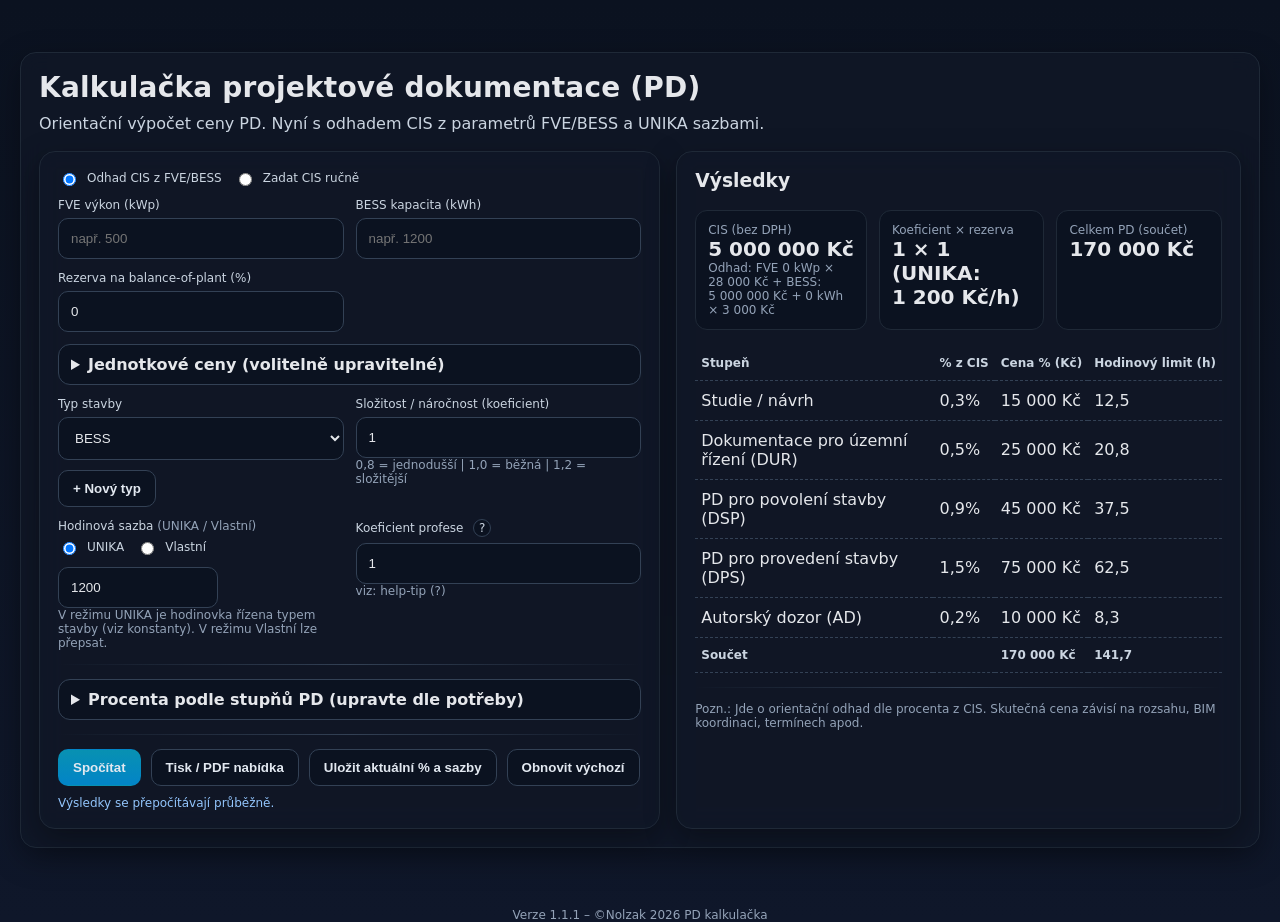
==== index.html @ c976f633 "Add files via upload New version, added new functions" ====
<!DOCTYPE html>
<html lang="cs">

<head>
  <meta charset="UTF-8" />
  <meta name="viewport" content="width=device-width, initial-scale=1" />
  <meta name="color-scheme" content="dark light">
  <title>Kalkulačka projektové dokumentace (PD) — </title>
  <style>
    :root {
      --bg: #0f172a;
      --card: #111827;
      --muted: #334155;
      --text: #e5e7eb;
      --accent: #38bdf8;
      --ok: #22c55e;
      --warn: #f59e0b;
      --err: #ef4444;
    }

    * {
      box-sizing: border-box
    }

    body {
      margin: 0;
      font-family: system-ui, -apple-system, 'Segoe UI', Roboto, Helvetica, Arial;
      background: linear-gradient(180deg, #0b1220, #0f172a);
      color: var(--text)
    }

    .container {
      max-width: 1700px;
      margin: 32px auto;
      padding: 20px
    }

    .grid {
      display: grid;
      grid-template-columns: 1fr;
      gap: 16px
    }

    @media(min-width:900px) {
      .grid {
        grid-template-columns: 1.1fr 1fr
      }
    }

    @media print {

      th,
      td {
        white-space: nowrap
      }

      body {
        font-size: 12px;
        background: #fff;
        color: #000
      }

      .card {
        box-shadow: none;
        border-color: #e5e7eb;
        background: #fff
      }
    }

    .card {
      background: rgba(17, 24, 39, .72);
      backdrop-filter: blur(10px);
      border: 1px solid #1f2937;
      border-radius: 16px;
      padding: 18px;
      box-shadow: 0 10px 30px rgba(0, 0, 0, .35)
    }

    h1 {
      font-size: 28px;
      margin: 0 0 10px;
      letter-spacing: .2px
    }

    p.sub {
      color: #cbd5e1;
      margin: 0 0 18px
    }

    label {
      font-size: 12px;
      color: #cbd5e1;
      display: block;
      margin-bottom: 6px
    }

    input,
    select {
      width: 100%;
      padding: 12px 12px;
      border-radius: 10px;
      border: 1px solid #334155;
      background: #0b1220;
      color: var(--text);
      outline: none
    }

    input[type="number"] {
      appearance: textfield
    }

    .row {
      display: grid;
      grid-template-columns: 1fr 1fr;
      gap: 12px
    }

    .btn {
      appearance: none;
      border: 1px solid #334155;
      background: #0b1220;
      color: #e2e8f0;
      padding: 10px 14px;
      border-radius: 10px;
      cursor: pointer;
      font-weight: 600;
      transition: all .15s ease
    }

    .btn:hover {
      transform: translateY(-1px);
      border-color: #475569
    }

    .btn.primary {
      background: linear-gradient(180deg, #0891b2, #0284c7);
      border-color: transparent
    }

    .btn.ghost {
      background: transparent
    }

    .stack {
      display: flex;
      flex-wrap: wrap;
      gap: 10px;
      align-items: center
    }

    .table {
      width: 100%;
      border-collapse: collapse;
      margin-top: 8px
    }

    .table th,
    .table td {
      border-bottom: 1px dashed #334155;
      padding: 10px 6px;
      text-align: left
    }

    .table th {
      font-size: 12px;
      color: #cbd5e1;
      font-weight: 600
    }

    .right {
      text-align: right
    }

    .muted {
      color: #94a3b8;
      font-size: 12px
    }

    .kpi {
      display: grid;
      grid-template-columns: repeat(3, 1fr);
      gap: 12px;
      margin-top: 10px
    }

    .kpi .item {
      background: #0b1220;
      border: 1px solid #1f2937;
      padding: 12px;
      border-radius: 12px
    }

    .kpi .value {
      font-size: 20px;
      font-weight: 700
    }

    .hr {
      height: 1px;
      background: linear-gradient(90deg, transparent, #334155, transparent);
      margin: 14px 0;
      border: none
    }

    details {
      border: 1px solid #334155;
      border-radius: 12px;
      padding: 10px 12px;
      background: #0b1220
    }

    details summary {
      cursor: pointer;
      font-weight: 600
    }

    .footnote {
      font-size: 11px;
      color: #94a3b8;
      margin-top: 6px
    }

    .total {
      font-weight: 800;
      font-size: 22px
    }

    .notice {
      font-size: 12px;
      color: #93c5fd
    }

    .nowrap {
      white-space: nowrap
    }

    .help-badge {
      display: inline-flex;
      justify-content: center;
      align-items: center;
      width: 18px;
      height: 18px;
      margin-left: 6px;
      border-radius: 999px;
      border: 1px solid #334155;
      background: #0b1220;
      color: #cbd5e1;
      font-size: 12px;
      cursor: help;
      position: relative
    }

    .help-badge:hover .help-tip,
    .help-badge:focus-within .help-tip {
      opacity: 1;
      transform: translateY(0);
      pointer-events: auto
    }

    .help-tip {
      position: absolute;
      top: 130%;
      right: 0;
      min-width: 600px;
      padding: 10px;
      border-radius: 10px;
      background: #1e293b;
      border: 1px solid #334155;
      color: #e2e8f0;
      font-size: 12px;
      line-height: 1.4;
      opacity: 0;
      transform: translateY(4px);
      transition: all .2s ease;
      pointer-events: none;
      z-index: 10
    }

    .switch {
      display: inline-flex;
      gap: 8px;
      align-items: center;
      font-size: 13px
    }

    .switch input {
      width: auto
    }

    .grid-3 {
      display: grid;
      grid-template-columns: 1fr 1fr 1fr;
      gap: 12px
    }

    @media(max-width:640px) {
      .row {
        grid-template-columns: 1fr
      }

      .grid-3 {
        grid-template-columns: 1fr
      }

      input,
      select {
        padding: 12px 10px
      }
    }

    .inline-options {
      display: flex;
      gap: 12px;
      align-items: center;
      flex-wrap: wrap
    }

    .switch label {
      margin: 0
    }

    .row.align-start {
      align-items: flex-start;
    }

    .inline-options {
      display: flex;
      gap: 12px;
      align-items: center;
      flex-wrap: wrap;
    }

    #hourlyRate {
      max-width: 160px;
    }
  </style>
</head>

<body>
  <div class="container">
    <div class="card">
      <h1>Kalkulačka projektové dokumentace (PD)</h1>
      <p class="sub">Orientační výpočet ceny PD. Nyní s odhadem CIS z parametrů FVE/BESS a UNIKA sazbami.</p>

      <div class="grid">
        <!-- LEFT: Inputs -->
        <section class="card">
          <!-- A) Způsob stanovení CIS -->
          <div class="inline-options">
            <div class="switch">
              <input type="radio" name="cisMode" id="cisModeModel" value="model" checked>
              <label for="cisModeModel">Odhad CIS z FVE/BESS</label>
            </div>
            <div class="switch">
              <input type="radio" name="cisMode" id="cisModeManual" value="manual">
              <label for="cisModeManual">Zadat CIS ručně</label>
            </div>
          </div>

          <!-- B) Model FVE/BESS -->
          <div id="modelBlock" style="margin-top:12px;">
            <div class="row">
              <div>
                <label for="fveKwp">FVE výkon (kWp)</label>
                <input id="fveKwp" type="number" inputmode="decimal" min="0" step="0.1" placeholder="např. 500" />
              </div>
              <div>
                <label for="bessKwh">BESS kapacita (kWh)</label>
                <input id="bessKwh" type="number" inputmode="decimal" min="0" step="0.1" placeholder="např. 1200" />
              </div>
            </div>
            <div class="row" style="margin-top:12px;">
              <div>
                <label for="balancePct">Rezerva na balance-of-plant (%)</label>
                <input id="balancePct" type="number" inputmode="decimal" min="0" step="0.5" value="0" />
              </div>
            </div>

            <details style="margin-top:12px;">
              <summary>Jednotkové ceny (volitelně upravitelné)</summary>
              <div class="grid-3" style="margin-top:12px;">
                <div>
                  <label for="cFveKwp">Cena FVE za 1 kWp (Kč)</label>
                  <input id="cFveKwp" type="number" inputmode="numeric" min="0" step="100" value="28000" />
                </div>
                <div>
                  <label for="cBessFixed">BESS fixní část (Kč)</label>
                  <input id="cBessFixed" type="number" inputmode="numeric" min="0" step="50000" value="5000000" />
                </div>
                <div>
                  <label for="cBessKwh">BESS variabilní (Kč/kWh)</label>
                  <input id="cBessKwh" type="number" inputmode="numeric" min="0" step="50" value="3000" />
                </div>
              </div>
              <div class="muted" style="margin-top:6px">Pozn.: FVE zůstává lineárně dle kWp. BESS je modelován jako
                fixní část + variabilní Kč/kWh. Balance‑of‑plant (trafostanice, kabeláž, konstrukce…) lze pokrýt
                procentem výše.</div>
            </details>
          </div>

          <!-- C) Ruční CIS -->
          <div id="manualBlock" style="display:none;margin-top:12px;">
            <div class="row">
              <div>
                <label for="cis">Celkové investiční náklady (CIS) – Kč (bez DPH)</label>
                <input id="cis" type="number" inputmode="numeric" min="0" step="1000" placeholder="např. 10000000" />
              </div>
              <div>
                <label for="type">Typ stavby</label>
                <div class="stack">
                  <select id="type"></select>
                  <button class="btn" id="addType">+ Nový typ</button>
                </div>
              </div>
            </div>
          </div>

          <!-- D) Společné: typ + sazby -->
          <div class="row" style="margin-top:12px;">
            <div>
              <label for="type2">Typ stavby</label>
              <div class="stack">
                <select id="type2"></select>
                <button class="btn" id="addType2">+ Nový typ</button>
              </div>
            </div>
            <div>
              <label for="coef">Složitost / náročnost (koeficient)</label>
              <input id="coef" type="number" inputmode="decimal" step="0.05" min="0.5" max="2" value="1" />
              <div class="muted">0,8 = jednodušší | 1,0 = běžná | 1,2 = složitější</div>
            </div>
          </div>

          <div class="row align-start" style="margin-top:12px;">
            <div>
              <label>Hodinová sazba
                <span class="muted">(UNIKA / Vlastní)</span>
              </label>
              <div class="inline-options">
                <div class="switch">
                  <input type="radio" name="rateMode" id="rateUnika" value="unika" checked>
                  <label for="rateUnika">UNIKA</label>
                </div>
                <div class="switch">
                  <input type="radio" name="rateMode" id="rateCustom" value="custom">
                  <label for="rateCustom">Vlastní</label>
                </div>
                <input id="hourlyRate" type="number" inputmode="numeric" min="0" step="50" placeholder="např. 1200"
                  disabled />
              </div>
              <div class="muted">V režimu UNIKA je hodinovka řízena typem stavby (viz konstanty). V režimu Vlastní lze
                přepsat.</div>
            </div>
            <div>
              <label for="hourlyCoef">Koeficient profese
                <span class="help-badge" tabindex="0">?
                  <span class="help-tip">
                    Koeficient násobí hodinovou sazbu podle seniority/typu práce:
                    <br><b>1.0</b> běžná profese,
                    <b>0.8–0.9</b> junior,
                    <b>1.2–1.3</b> senior/HIP,
                    <b>1.4–1.6</b> specialista,
                    <b>1.5–2.0</b> expresní termín.
                    <br>Vyšší koeficient ⇒ menší hodinový limit (při stejné ceně z %).
                  </span>
                </span>
              </label>
              <input id="hourlyCoef" type="number" inputmode="decimal" step="0.05" min="0.5" max="2" value="1" />
              <div class="muted">viz: help-tip (?)</div>
            </div>
          </div>

          <div class="hr"></div>

          <details>
            <summary>Procenta podle stupňů PD (upravte dle potřeby)</summary>
            <table class="table" id="stagesTable">
              <thead>
                <tr>
                  <th>Stupeň</th>
                  <th class="right">Podíl z CIS (%)</th>
                  <th class="right">Zahrnout</th>
                </tr>
              </thead>
              <tbody id="stagesBody"></tbody>
            </table>
            <div class="footnote">Tip: Procenta jsou výchozí pro zvolený typ, ale můžete je kdykoli přepsat. Tlačítkem
              níže je uložíte jako výchozí.</div>
          </details>

          <div class="hr"></div>

          <div class="stack">
            <button class="btn primary" id="calculate">Spočítat</button>
            <button class="btn" id="printOffer">Tisk / PDF nabídka</button>
            <button class="btn" id="saveDefaults">Uložit aktuální % a sazby</button>
            <button class="btn" id="resetConfig">Obnovit výchozí</button>
            <span class="notice">Výsledky se přepočítávají průběžně.</span>
          </div>
        </section>

        <!-- RIGHT: Output -->
        <section class="card">
          <h3 style="margin-top:0">Výsledky</h3>

          <div class="kpi">
            <div class="item">
              <div class="muted">CIS (bez DPH)</div>
              <div class="value" id="kpiCis">–</div>
              <div class="muted" id="kpiCisNote"></div>
            </div>
            <div class="item">
              <div class="muted">Koeficient × rezerva</div>
              <div class="value" id="kpiCoef">–</div>
            </div>
            <div class="item">
              <div class="muted">Celkem PD (součet)</div>
              <div class="value" id="kpiTotal">–</div>
            </div>
          </div>

          <table class="table" style="margin-top:16px;" id="resultTable">
            <thead>
              <tr>
                <th>Stupeň</th>
                <th class="right nowrap">% z CIS</th>
                <th class="right nowrap">Cena % (Kč)</th>
                <th class="right nowrap">Hodinový limit (h)</th>
              </tr>
            </thead>
            <tbody id="resultBody"></tbody>
            <tfoot>
              <tr>
                <th class="right" colspan="2">Součet</th>
                <th class="right total" id="resultSum">–</th>
                <th class="right total" id="resultHours">–</th>
              </tr>
            </tfoot>
          </table>

          <div class="hr"></div>

          <div class="muted">
            Pozn.: Jde o orientační odhad dle procenta z CIS. Skutečná cena závisí na rozsahu, BIM koordinaci, termínech
            apod.
          </div>
        </section>
      </div>
    </div>
  </div>

  <!-- Dialog Nový typ -->
  <template id="typeDialogTpl">
    <div class="card"
      style="position:fixed; inset:0; margin:auto; width:min(560px,92vw); height:auto; z-index:50; border:1px solid #334155;">
      <h3 style="margin-top:0">Přidat nový typ stavby</h3>
      <div class="row">
        <div>
          <label>Název typu</label>
          <input id="newTypeName" placeholder="např. Administrativní budova" />
        </div>
      </div>
      <div class="hr"></div>
      <div>
        <label>Výchozí procenta pro stupně</label>
        <table class="table">
          <thead>
            <tr>
              <th>Stupeň</th>
              <th class="right">% z CIS</th>
            </tr>
          </thead>
          <tbody id="newTypePerc"></tbody>
        </table>
      </div>
      <div class="hr"></div>
      <div class="stack" style="justify-content:flex-end;">
        <button class="btn ghost" id="cancelType">Zrušit</button>
        <button class="btn primary" id="confirmType">Přidat typ</button>
      </div>
    </div>
  </template>

  <footer style="margin-top:40px; text-align:center; font-size:12px; color:#94a3b8;">
    <span id="appVer"></span> – ©Nolzak <span id="year"></span> PD kalkulačka
  </footer>

  <script>
    // ---------- Helpers ----------
    const APP_VER = '1.1.1';
    const el = (id) => document.getElementById(id);
    const num = (v) => parseFloat(String(v).replace(',', '.')) || 0;
    const fmtCZK = (n) => new Intl.NumberFormat('cs-CZ', { style: 'currency', currency: 'CZK', maximumFractionDigits: 0 }).format(n || 0);

    let __calcTimer = null;
    const recalcDebounced = () => { clearTimeout(__calcTimer); __calcTimer = setTimeout(calculate, 300); };

    // ---------- Konfigurace (stupně PD) ----------
    const STAGES = [
      { key: 'STU', name: 'Studie / návrh' },
      { key: 'DUR', name: 'Dokumentace pro územní řízení (DUR)' },
      { key: 'DSP', name: 'PD pro povolení stavby (DSP)' },
      { key: 'DPS', name: 'PD pro provedení stavby (DPS)' },
      { key: 'AD', name: 'Autorský dozor (AD)' },
    ];

    // UNIKA sazby podle typu
    const UNIKA_RATES = {
      'RD': 700,
      'BD': 700,
      'PRU': 1200,
      'BESS': 1200,
    };

    // Výchozí typy a procenta
    const DEFAULTS = {
      'RD': { label: 'Rodinný dům (RD)', perc: { STU: 0.5, DUR: 0.0, DSP: 1.2, DPS: 1.6, AD: 0.4 }, rateMode: 'unika', rateCustom: 700 },
      'BD': { label: 'Bytový dům (BD)', perc: { STU: 0.6, DUR: 0.6, DSP: 1.4, DPS: 2.0, AD: 0.5 }, rateMode: 'unika', rateCustom: 700 },
      'PRU': { label: 'Průmyslový objekt', perc: { STU: 0.4, DUR: 0.5, DSP: 1.0, DPS: 1.8, AD: 0.4 }, rateMode: 'unika', rateCustom: 1200 },
      'BROWN': { label: 'Brownfield', perc: { STU: 0.4, DUR: 0.5, DSP: 1.2, DPS: 1.8, AD: 0.4 }, rateMode: 'unika', rateCustom: 1200 },
      'BESS': { label: 'BESS', perc: { STU: 0.3, DUR: 0.5, DSP: 0.9, DPS: 1.5, AD: 0.2 }, rateMode: 'unika', rateCustom: 1200 },
    };

    // Jednotkové ceny — startovní defaults
    const DEFAULT_UNIT_COSTS = {
      cFveKwp: 28000,
      cBessFixed: 5000000,
      cBessKwh: 3000,
      balancePct: 0
    };

    const LS_KEY = 'pd_calc_config_v110'; // nový klíč pro v1.1.0

    // ---------- Local storage ----------
    function loadConfig() {
      try {
        const raw = localStorage.getItem(LS_KEY);
        const base = {
          types: structuredClone(DEFAULTS),
          // per-user poslední volby
          last: {
            typeKey: 'BESS',
            rateMode: 'unika',
            cisMode: 'model',
            unitCosts: structuredClone(DEFAULT_UNIT_COSTS),
            modelParams: { fveKwp: 0, bessKwh: 0 }
          }
        };
        if (!raw) return base;
        const cfg = JSON.parse(raw);
        // doplnit případné chybějící typy
        for (const k of Object.keys(DEFAULTS)) {
          if (!cfg.types[k]) cfg.types[k] = structuredClone(DEFAULTS[k]);
          // merge starých typů s novými properties
          cfg.types[k].rateMode ??= 'unika';
          cfg.types[k].rateCustom ??= UNIKA_RATES[k] || 1200;
        }
        cfg.last ??= base.last;
        cfg.last.unitCosts = { ...DEFAULT_UNIT_COSTS, ...(cfg.last.unitCosts || {}) };
        return cfg;
      } catch (e) {
        return { types: structuredClone(DEFAULTS), last: { typeKey: 'BESS', rateMode: 'unika', cisMode: 'model', unitCosts: structuredClone(DEFAULT_UNIT_COSTS), modelParams: { fveKwp: 0, bessKwh: 0 } } };
      }
    }
    function saveConfig(cfg) { localStorage.setItem(LS_KEY, JSON.stringify(cfg)); }

    let CONFIG = loadConfig();

    // ---------- UI populate ----------
    function populateTypeSelects() {
      const s1 = el('type');   // ruční blok (je skrytý podle režimu)
      const s2 = el('type2');  // společný blok
      const entries = Object.entries(CONFIG.types);
      const fill = (sel) => {
        sel.innerHTML = '';
        for (const [key, obj] of entries) {
          const opt = document.createElement('option');
          opt.value = key; opt.textContent = obj.label;
          sel.appendChild(opt);
        }
      };
      fill(s1); fill(s2);
      // nastavit poslední zvolený
      if (CONFIG.last?.typeKey && CONFIG.types[CONFIG.last.typeKey]) {
        s1.value = CONFIG.last.typeKey;
        s2.value = CONFIG.last.typeKey;
      } else {
        s1.selectedIndex = 0; s2.selectedIndex = 0;
        CONFIG.last.typeKey = s2.value;
      }
    }

    function buildStagesTable() {
      const tbody = el('stagesBody');
      tbody.innerHTML = '';
      const typeKey = getTypeKey();
      const current = CONFIG.types[typeKey];

      for (const st of STAGES) {
        const tr = document.createElement('tr');
        const tdName = document.createElement('td'); tdName.textContent = st.name;
        const tdPct = document.createElement('td'); tdPct.className = 'right';
        const inp = document.createElement('input');
        inp.type = 'number'; inp.step = '0.1'; inp.min = '0'; inp.max = '100';
        inp.value = (current.perc[st.key] ?? 0);
        inp.dataset.stage = st.key;
        tdPct.appendChild(inp);
        const tdInclude = document.createElement('td'); tdInclude.className = 'right';
        const chk = document.createElement('input'); chk.type = 'checkbox';
        chk.checked = (current.perc[st.key] ?? 0) > 0; chk.dataset.stage = st.key;
        tdInclude.appendChild(chk);

        tr.appendChild(tdName); tr.appendChild(tdPct); tr.appendChild(tdInclude);
        tbody.appendChild(tr);
      }

      // hodinovka – režim
      const { rateMode, rateCustom } = current;
      if (rateMode === 'custom') {
        el('rateCustom').checked = true;
        el('hourlyRate').disabled = false;
        el('hourlyRate').value = rateCustom || '';
      } else {
        el('rateUnika').checked = true;
        el('hourlyRate').disabled = true;
        el('hourlyRate').value = getUnikaRate(typeKey);
      }
    }

    function getTypeKey() { return el('type2').value || el('type').value; }
    function setTypeKey(key) { if (el('type')) el('type').value = key; if (el('type2')) el('type2').value = key; CONFIG.last.typeKey = key; }

    function gatherPercents() {
      const rows = el('stagesBody').querySelectorAll('tr');
      const out = {}; const include = {};
      rows.forEach(r => {
        const pct = num(r.querySelector('input[type="number"]').value || '0');
        const stage = r.querySelector('input[type="number"]').dataset.stage;
        const on = r.querySelector('input[type="checkbox"]').checked;
        out[stage] = pct; include[stage] = on;
      });
      return { perc: out, include };
    }

    function getUnikaRate(typeKey) {
      return UNIKA_RATES[typeKey] ?? 1200;
    }

    function getRateForCalc() {
      const typeKey = getTypeKey();
      const t = CONFIG.types[typeKey];
      if (t.rateMode === 'custom') {
        return num(t.rateCustom);
      }
      return getUnikaRate(typeKey);
    }

    function currentCIS() {
      const cisMode = getCisMode();
      if (cisMode === 'manual') {
        const cis = num(el('cis').value);
        return { value: cis, note: 'Ručně zadáno' };
      }
      // model
      const kWp = num(el('fveKwp').value);
      const kWh = num(el('bessKwh').value);
      const cFVE = num(el('cFveKwp').value);
      const cKWh = num(el('cBessKwh').value);
      const bal = num(el('balancePct').value);

      const fixed = num(el('cBessFixed').value);
      const priceBess = fixed + (kWh * cKWh);
      const base = kWp * cFVE + priceBess;
      const cis = base * (1 + bal / 100);
      let note = `Odhad: FVE ${kWp || 0} kWp × ${fmtCZK(cFVE)} + BESS: ${fmtCZK(fixed)} + ${kWh || 0} kWh × ${fmtCZK(cKWh)}${bal ? ` + ${bal}% BoP` : ''}`;
      return { value: cis, note };
    }

    function getCisMode() {
      return (el('cisModeManual').checked) ? 'manual' : 'model';
    }

    function calculate() {
      const { perc, include } = gatherPercents();
      const typeKey = getTypeKey();

      const cisObj = currentCIS();
      const cis = cisObj.value;

      const coef = num(el('coef').value);
      const reserve = 0; // teď nepoužíváme zvláštní rezervu mimo BoP, případně lze vrátit pole
      const hourlyRate = getRateForCalc();
      const hourlyCoef = num(el('hourlyCoef').value);

      // výsledky
      const resultBody = el('resultBody'); resultBody.innerHTML = '';
      let totalPrice = 0, totalHours = 0;

      for (const st of STAGES) {
        const p = (include[st.key] ? (perc[st.key] || 0) : 0);
        const pricePercent = (cis * (p / 100)) * coef * (1 + reserve / 100);
        const hoursBudget = (hourlyRate > 0 && hourlyCoef > 0) ? (pricePercent / (hourlyRate * hourlyCoef)) : 0;

        if (include[st.key] && p > 0) {
          totalPrice += pricePercent;
          totalHours += hoursBudget;
        }

        const tr = document.createElement('tr');
        tr.innerHTML = `
          <td>${st.name}</td>
          <td class="right">${p.toLocaleString('cs-CZ', { maximumFractionDigits: 2 })}%</td>
          <td class="right">${fmtCZK(pricePercent)}</td>
          <td class="right">${hoursBudget.toLocaleString('cs-CZ', { maximumFractionDigits: 1 })}</td>`;
        resultBody.appendChild(tr);
      }

      // KPI
      el('kpiCis').textContent = fmtCZK(cis);
      el('kpiCisNote').textContent = cisObj.note || '';
      el('kpiCoef').textContent = `${coef.toLocaleString('cs-CZ', { maximumFractionDigits: 2 })} × ${hourlyCoef.toLocaleString('cs-CZ', { maximumFractionDigits: 2 })} (${CONFIG.types[typeKey].rateMode === 'unika' ? 'UNIKA' : 'Vlastní'}: ${fmtCZK(hourlyRate)}/h)`;
      el('kpiTotal').textContent = fmtCZK(totalPrice);
      el('resultSum').textContent = fmtCZK(totalPrice);
      el('resultHours').textContent = totalHours.toLocaleString('cs-CZ', { maximumFractionDigits: 1 });
    }

    function openNewTypeDialog(targetSelectId) {
      const tpl = el('typeDialogTpl');
      const node = tpl.content.cloneNode(true);
      document.body.appendChild(node);
      const dlg = document.body.lastElementChild;
      const tbody = dlg.querySelector('#newTypePerc'); tbody.innerHTML = '';

      for (const st of STAGES) {
        const tr = document.createElement('tr');
        tr.innerHTML = `<td>${st.name}</td><td class="right"><input type="number" step="0.1" min="0" max="100" value="0" data-stage="${st.key}"/></td>`;
        tbody.appendChild(tr);
      }
      dlg.querySelector('#cancelType').onclick = () => dlg.remove();
      dlg.querySelector('#confirmType').onclick = () => {
        const name = dlg.querySelector('#newTypeName').value?.trim();
        if (!name) { alert('Zadejte název typu.'); return; }
        const key = name.toUpperCase().normalize('NFD').replace(/[^A-Z0-9]+/g, '').slice(0, 6) || `TYP${Math.random().toString(36).slice(2, 6)}`;
        const perc = {};
        dlg.querySelectorAll('input[data-stage]').forEach(i => perc[i.dataset.stage] = num(i.value || '0'));
        CONFIG.types[key] = { label: name, perc, rateMode: 'unika', rateCustom: 1200 };
        saveConfig(CONFIG);
        populateTypeSelects();
        setTypeKey(key);
        buildStagesTable();
        calculate();
        dlg.remove();
      };
    }

    function syncTypeSelects(e) {
      const key = e.target.value;
      setTypeKey(key);
      buildStagesTable();
      calculate();
    }

    function onRateModeChange() {
      const typeKey = getTypeKey();
      const t = CONFIG.types[typeKey];
      const mode = el('rateCustom').checked ? 'custom' : 'unika';
      t.rateMode = mode;
      if (mode === 'custom') {
        el('hourlyRate').disabled = false;
        // ponechat uložený rateCustom, nebo vyplnit aktuální hodnotu
      } else {
        el('hourlyRate').disabled = true;
        el('hourlyRate').value = getUnikaRate(typeKey);
      }
      saveConfig(CONFIG);
      calculate();
    }

    function onHourlyRateInput() {
      const typeKey = getTypeKey();
      const t = CONFIG.types[typeKey];
      t.rateCustom = num(el('hourlyRate').value);
      saveConfig(CONFIG);
      recalcDebounced();
    }

    function onCisModeChange() {
      const mode = getCisMode();
      CONFIG.last.cisMode = mode;
      el('modelBlock').style.display = (mode === 'model') ? '' : 'none';
      el('manualBlock').style.display = (mode === 'manual') ? '' : 'none';
      saveConfig(CONFIG);
      calculate();
    }

    function saveDefaults() {
      const key = getTypeKey();
      const { perc } = gatherPercents();
      CONFIG.types[key].perc = perc;
      // sazby
      CONFIG.types[key].rateMode = el('rateCustom').checked ? 'custom' : 'unika';
      if (CONFIG.types[key].rateMode === 'custom') {
        CONFIG.types[key].rateCustom = num(el('hourlyRate').value);
      }
      // poslední volby (unit costs a model params)
      CONFIG.last.unitCosts = {
        cFveKwp: num(el('cFveKwp').value),
        cBessFixed: num(el('cBessFixed').value),
        cBessKwh: num(el('cBessKwh').value),
        balancePct: num(el('balancePct').value)
      };
      CONFIG.last.modelParams = {
        fveKwp: num(el('fveKwp').value),
        bessKwh: num(el('bessKwh').value)
      };
      saveConfig(CONFIG);
      alert('Uloženo jako výchozí pro tento typ a poslední nastavení.');
    }
    el('resetConfig').addEventListener('click', () => {
      if (confirm('Smazat uložené nastavení a načíst nové výchozí hodnoty?')) {
        localStorage.removeItem(LS_KEY);
        CONFIG = loadConfig();
        populateTypeSelects();
        buildStagesTable();
        calculate();
      }
    });

    function printOffer() {
      const typeKey = getTypeKey();
      const typeLabel = CONFIG.types[typeKey]?.label || typeKey;

      const { perc, include } = gatherPercents();
      const cisObj = currentCIS();
      const cis = cisObj.value;
      const coef = num(el('coef').value);
      const hourlyCoef = num(el('hourlyCoef').value);
      const rateMode = CONFIG.types[typeKey].rateMode;
      const hourlyRate = getRateForCalc();

      let html = `<!doctype html><html lang="cs"><head><meta charset="utf-8"><title>Nabídka PD</title>
        <style>
          body{font-family:system-ui,Segoe UI,Roboto; margin:40px;}
          h1{margin:0 0 6px;}
          .muted{color:#475569}
          table{width:100%; border-collapse:collapse; margin-top:16px}
          th,td{border-bottom:1px solid #e2e8f0; padding:8px 6px; text-align:left}
          tfoot th{text-align:right}
          .right{text-align:right}
          .total{font-weight:800}
          .note{margin-top:10px; color:#475569; font-size:12px}
        </style></head><body>`;

      html += `<h1>Nabídka – projektová dokumentace</h1>`;
      html += `<div class="muted">Typ: <b>${typeLabel}</b> | CIS: <b>${fmtCZK(cis)}</b> | Koef.: <b>${coef}</b> | Koef. profese: <b>${hourlyCoef}</b></div>`;
      html += `<div class="muted">Sazba: <b>${rateMode === 'unika' ? 'UNIKA' : 'Vlastní'}</b> (${fmtCZK(hourlyRate)}/h)${cisObj.note ? ` | ${cisObj.note}` : ''}</div>`;

      html += `<table><thead>
        <tr>
          <th>Stupeň</th>
          <th class='right'>% z CIS</th>
          <th class='right'>Cena (Kč)</th>
          <th class='right'>Hodinový limit (h)</th>
        </tr>
      </thead><tbody>`;

      let sum = 0, sumHours = 0;
      for (const st of STAGES) {
        if (!include[st.key]) continue;
        const p = perc[st.key] || 0;
        const price = cis * (p / 100) * coef;
        const hours = (hourlyRate > 0 && hourlyCoef > 0) ? (price / (hourlyRate * hourlyCoef)) : 0;
        sum += price; sumHours += hours;
        html += `<tr>
          <td>${st.name}</td>
          <td class='right'>${p.toLocaleString('cs-CZ', { maximumFractionDigits: 2 })}%</td>
          <td class='right'>${fmtCZK(price)}</td>
          <td class='right'>${hours.toLocaleString('cs-CZ', { maximumFractionDigits: 1 })}</td>
        </tr>`;
      }
      html += `</tbody><tfoot>
        <tr>
          <th class='right' colspan='2'>Součet</th>
          <th class='right total'>${fmtCZK(sum)}</th>
          <th class='right total'>${sumHours.toLocaleString('cs-CZ', { maximumFractionDigits: 1 })}</th>
        </tr>
      </tfoot></table>`;

      html += `<p class='note'>Pozn.: Orientační nabídka bez DPH. Platnost 14 dní, pokud není uvedeno jinak.</p>`;
      html += `</body></html>`;

      const w = window.open('about:blank', '_blank');
      if (!w) { alert('Prohlížeč zablokoval nové okno. Povolit vyskakovací okna pro tuto stránku.'); return; }
      w.document.open(); w.document.write(html); w.document.close();
      w.onload = () => { w.focus(); w.print(); };
    }

    // ---------- Init ----------
    window.addEventListener('DOMContentLoaded', () => {
      el('appVer').textContent = `Verze ${APP_VER}`;
      el('year').textContent = new Date().getFullYear();

      // Naplnit selecty
      populateTypeSelects();
      buildStagesTable();

      // Nastavit poslední režimy/parametry
      if (CONFIG.last?.cisMode === 'manual') { el('cisModeManual').checked = true; }
      onCisModeChange(); // schová/ukáže bloky

      // Jednotkové ceny a parametry modelu
      const uc = CONFIG.last.unitCosts || DEFAULT_UNIT_COSTS;
      el('cFveKwp').value = uc.cFveKwp;
      el('cBessFixed').value = uc.cBessFixed;
      el('cBessKwh').value = uc.cBessKwh;
      el('balancePct').value = uc.balancePct ?? 0;

      const mp = CONFIG.last.modelParams || { fveKwp: 0, bessKwh: 0 };
      el('fveKwp').value = mp.fveKwp || '';
      el('bessKwh').value = mp.bessKwh || '';

      calculate();

      // Eventy
      el('type').addEventListener('change', syncTypeSelects);
      el('type2').addEventListener('change', syncTypeSelects);
      el('addType').addEventListener('click', () => openNewTypeDialog('type'));
      el('addType2').addEventListener('click', () => openNewTypeDialog('type2'));

      el('rateUnika').addEventListener('change', onRateModeChange);
      el('rateCustom').addEventListener('change', onRateModeChange);
      el('hourlyRate').addEventListener('input', onHourlyRateInput);

      el('cisModeManual').addEventListener('change', onCisModeChange);
      el('cisModeModel').addEventListener('change', onCisModeChange);

      // přepočet při psaní
      ['cis', 'coef', 'hourlyCoef', 'fveKwp', 'bessKwh', 'cFveKwp', 'cBessFixed', 'cBessKwh', 'balancePct']
        .forEach(id => { const n = el(id); if (n) n.addEventListener('input', recalcDebounced); });

      // procenta ve stupních
      el('stagesBody').addEventListener('input', (e) => { if (e.target.matches('input')) recalcDebounced(); });

      el('calculate').addEventListener('click', calculate);
      el('saveDefaults').addEventListener('click', saveDefaults);
      el('printOffer').addEventListener('click', printOffer);
    });
  </script>
</body>

</html>
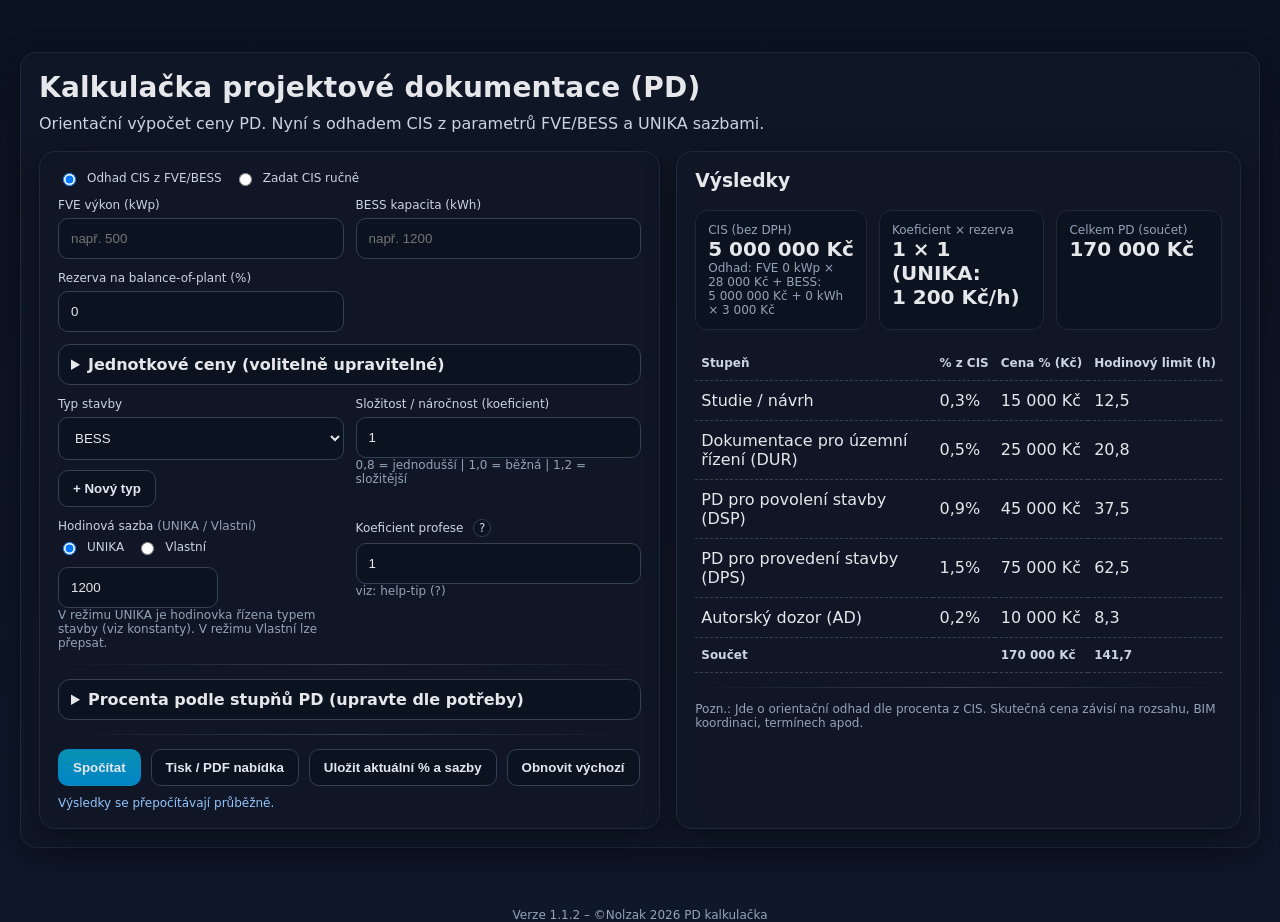
==== commit 352a8c09: "Add files via upload saveDefaults, printOffer i nové automatické ukládání saveLastUsedDebounced." ====
--- a/index.html
+++ b/index.html
@@ -587,13 +587,33 @@
 
   <script>
     // ---------- Helpers ----------
-    const APP_VER = '1.1.1';
+    const APP_VER = '1.1.2';
     const el = (id) => document.getElementById(id);
     const num = (v) => parseFloat(String(v).replace(',', '.')) || 0;
     const fmtCZK = (n) => new Intl.NumberFormat('cs-CZ', { style: 'currency', currency: 'CZK', maximumFractionDigits: 0 }).format(n || 0);
 
     let __calcTimer = null;
     const recalcDebounced = () => { clearTimeout(__calcTimer); __calcTimer = setTimeout(calculate, 300); };
+
+    let __saveTimer = null;
+    const saveLastUsedDebounced = () => {
+      clearTimeout(__saveTimer);
+      __saveTimer = setTimeout(() => {
+        // Uložíme jen poslední zadané parametry, ne nastavení typů
+        CONFIG.last.unitCosts = {
+          cFveKwp: num(el('cFveKwp').value),
+          cBessFixed: num(el('cBessFixed').value),
+          cBessKwh: num(el('cBessKwh').value),
+          balancePct: num(el('balancePct').value)
+        };
+        CONFIG.last.modelParams = {
+          fveKwp: num(el('fveKwp').value),
+          bessKwh: num(el('bessKwh').value)
+        };
+        // Musíme uložit celý CONFIG
+        saveConfig(CONFIG);
+      }, 800); // Dáme delší timeout než pro výpočet
+    };
 
     // ---------- Konfigurace (stupně PD) ----------
     const STAGES = [
@@ -902,19 +922,13 @@
       if (CONFIG.types[key].rateMode === 'custom') {
         CONFIG.types[key].rateCustom = num(el('hourlyRate').value);
       }
-      // poslední volby (unit costs a model params)
-      CONFIG.last.unitCosts = {
-        cFveKwp: num(el('cFveKwp').value),
-        cBessFixed: num(el('cBessFixed').value),
-        cBessKwh: num(el('cBessKwh').value),
-        balancePct: num(el('balancePct').value)
-      };
-      CONFIG.last.modelParams = {
-        fveKwp: num(el('fveKwp').value),
-        bessKwh: num(el('bessKwh').value)
-      };
+
+      // ODEBRÁNO: ukládání CONFIG.last.unitCosts a CONFIG.last.modelParams
+      // Ty se teď ukládají automaticky při změně (viz saveLastUsedDebounced)
+
       saveConfig(CONFIG);
-      alert('Uloženo jako výchozí pro tento typ a poslední nastavení.');
+      // Zpřesnili jsme hlášku, aby bylo jasné, co se uložilo:
+      alert('Uloženo: Výchozí procenta a sazby pro typ "' + CONFIG.types[key].label + '"');
     }
     el('resetConfig').addEventListener('click', () => {
       if (confirm('Smazat uložené nastavení a načíst nové výchozí hodnoty?')) {
@@ -937,6 +951,9 @@
       const hourlyCoef = num(el('hourlyCoef').value);
       const rateMode = CONFIG.types[typeKey].rateMode;
       const hourlyRate = getRateForCalc();
+      
+      // OPRAVA: Přidána proměnná 'reserve', aby byl výpočet shodný s 'calculate'
+      const reserve = 0; // Zatím 0, stejně jako v 'calculate'
 
       let html = `<!doctype html><html lang="cs"><head><meta charset="utf-8"><title>Nabídka PD</title>
         <style>
@@ -968,7 +985,10 @@
       for (const st of STAGES) {
         if (!include[st.key]) continue;
         const p = perc[st.key] || 0;
-        const price = cis * (p / 100) * coef;
+        
+        // OPRAVA: Výpočet sjednocen s 'calculate' (přidáno * (1 + reserve / 100))
+        const price = (cis * (p / 100)) * coef * (1 + reserve / 100);
+        
         const hours = (hourlyRate > 0 && hourlyCoef > 0) ? (price / (hourlyRate * hourlyCoef)) : 0;
         sum += price; sumHours += hours;
         html += `<tr>
@@ -995,8 +1015,8 @@
       w.onload = () => { w.focus(); w.print(); };
     }
 
-    // ---------- Init ----------
-    window.addEventListener('DOMContentLoaded', () => {
+   // ---------- Init ----------
+   window.addEventListener('DOMContentLoaded', () => {
       el('appVer').textContent = `Verze ${APP_VER}`;
       el('year').textContent = new Date().getFullYear();
 
@@ -1029,14 +1049,26 @@
 
       el('rateUnika').addEventListener('change', onRateModeChange);
       el('rateCustom').addEventListener('change', onRateModeChange);
-      el('hourlyRate').addEventListener('input', onHourlyRateInput);
+      el('hourlyRate').addEventListener('input', onHourlyRateInput); // ukládá se sám v onHourlyRateInput
 
       el('cisModeManual').addEventListener('change', onCisModeChange);
       el('cisModeModel').addEventListener('change', onCisModeChange);
 
-      // přepočet při psaní
-      ['cis', 'coef', 'hourlyCoef', 'fveKwp', 'bessKwh', 'cFveKwp', 'cBessFixed', 'cBessKwh', 'balancePct']
+      // --- ZMĚNA ZDE ---
+      // Pole, která jen přepočítávají (ale neukládají se automaticky)
+      ['cis', 'coef', 'hourlyCoef']
         .forEach(id => { const n = el(id); if (n) n.addEventListener('input', recalcDebounced); });
+      
+      // Pole, která přepočítávají A zárověň se automaticky ukládají
+      ['fveKwp', 'bessKwh', 'cFveKwp', 'cBessFixed', 'cBessKwh', 'balancePct']
+        .forEach(id => { 
+            const n = el(id); 
+            if (n) {
+                n.addEventListener('input', recalcDebounced);
+                n.addEventListener('input', saveLastUsedDebounced); // Přidáno automatické ukládání
+            }
+        });
+      // --- KONEC ZMĚNY ---
 
       // procenta ve stupních
       el('stagesBody').addEventListener('input', (e) => { if (e.target.matches('input')) recalcDebounced(); });
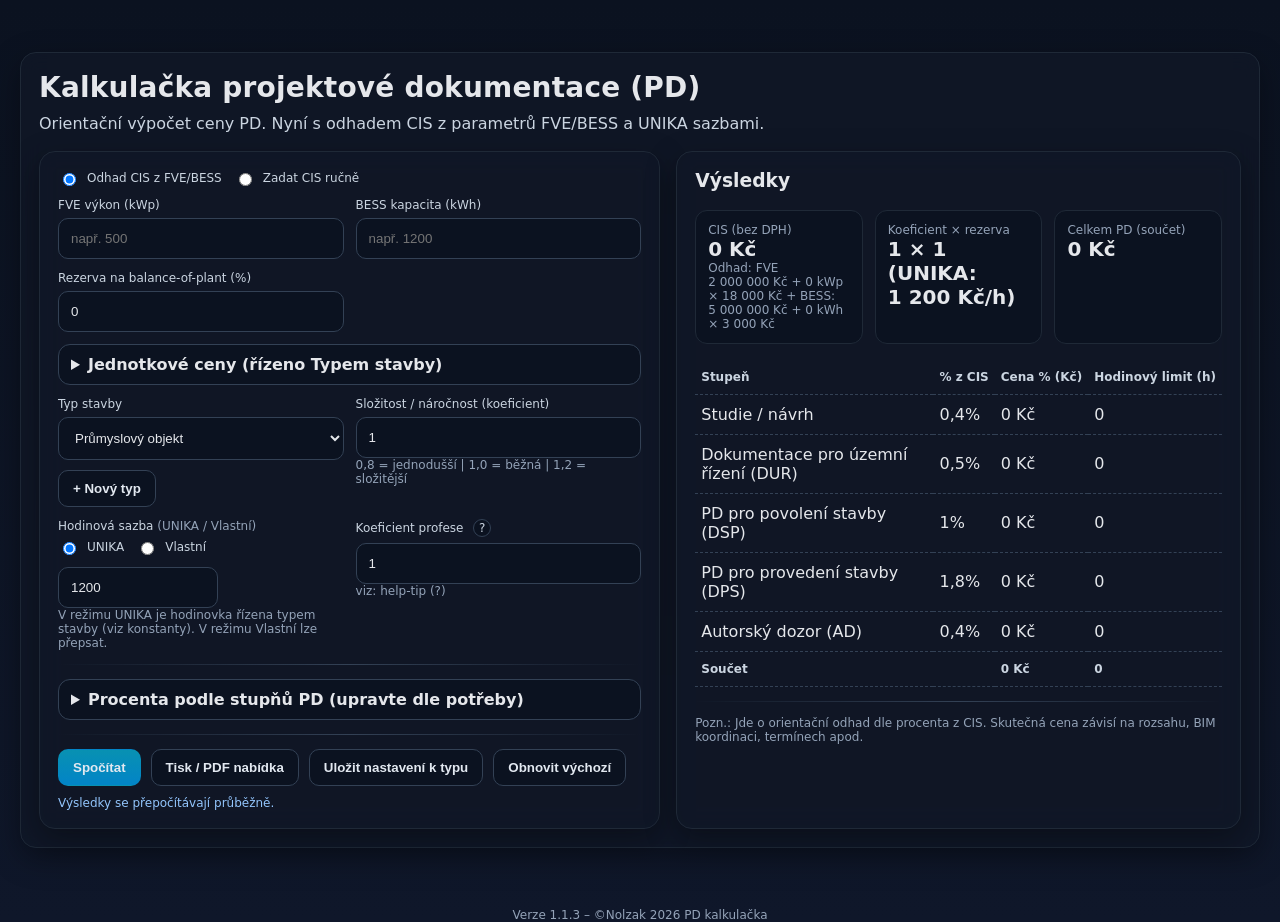
==== commit 8771b57d: "Add files via upload FVE cost fixed + variable changes" ====
--- a/index.html
+++ b/index.html
@@ -5,7 +5,7 @@
   <meta charset="UTF-8" />
   <meta name="viewport" content="width=device-width, initial-scale=1" />
   <meta name="color-scheme" content="dark light">
-  <title>Kalkulačka projektové dokumentace (PD) — </title>
+  <title>Kalkulačka projektové dokumentace (PD) — v1.2.0</title>
   <style>
     :root {
       --bg: #0f172a;
@@ -343,9 +343,7 @@
       <p class="sub">Orientační výpočet ceny PD. Nyní s odhadem CIS z parametrů FVE/BESS a UNIKA sazbami.</p>
 
       <div class="grid">
-        <!-- LEFT: Inputs -->
         <section class="card">
-          <!-- A) Způsob stanovení CIS -->
           <div class="inline-options">
             <div class="switch">
               <input type="radio" name="cisMode" id="cisModeModel" value="model" checked>
@@ -357,7 +355,6 @@
             </div>
           </div>
 
-          <!-- B) Model FVE/BESS -->
           <div id="modelBlock" style="margin-top:12px;">
             <div class="row">
               <div>
@@ -377,28 +374,31 @@
             </div>
 
             <details style="margin-top:12px;">
-              <summary>Jednotkové ceny (volitelně upravitelné)</summary>
-              <div class="grid-3" style="margin-top:12px;">
+              <summary>Jednotkové ceny (řízeno Typem stavby)</summary>
+              <div class="row" style="margin-top:12px;">
                 <div>
-                  <label for="cFveKwp">Cena FVE za 1 kWp (Kč)</label>
-                  <input id="cFveKwp" type="number" inputmode="numeric" min="0" step="100" value="28000" />
+                  <label for="cFveFixed">FVE fixní část (Kč)</label>
+                  <input id="cFveFixed" type="number" inputmode="numeric" min="0" step="50000" />
                 </div>
                 <div>
+                  <label for="cFveKwpVar">FVE variabilní (Kč/kWp)</label>
+                  <input id="cFveKwpVar" type="number" inputmode="numeric" min="0" step="100" />
+                </div>
+              </div>
+              <div class="row" style="margin-top:12px;">
+                <div>
                   <label for="cBessFixed">BESS fixní část (Kč)</label>
-                  <input id="cBessFixed" type="number" inputmode="numeric" min="0" step="50000" value="5000000" />
+                  <input id="cBessFixed" type="number" inputmode="numeric" min="0" step="50000" />
                 </div>
                 <div>
                   <label for="cBessKwh">BESS variabilní (Kč/kWh)</label>
-                  <input id="cBessKwh" type="number" inputmode="numeric" min="0" step="50" value="3000" />
+                  <input id="cBessKwh" type="number" inputmode="numeric" min="0" step="50" />
                 </div>
               </div>
-              <div class="muted" style="margin-top:6px">Pozn.: FVE zůstává lineárně dle kWp. BESS je modelován jako
-                fixní část + variabilní Kč/kWh. Balance‑of‑plant (trafostanice, kabeláž, konstrukce…) lze pokrýt
-                procentem výše.</div>
+              <div class="muted" style="margin-top:6px">Pozn.: FVE i BESS jsou modelovány jako fixní část + variabilní cena za jednotku (kWp/kWh). Výchozí hodnoty se načítají dle Typu stavby.</div>
             </details>
           </div>
 
-          <!-- C) Ruční CIS -->
           <div id="manualBlock" style="display:none;margin-top:12px;">
             <div class="row">
               <div>
@@ -415,7 +415,6 @@
             </div>
           </div>
 
-          <!-- D) Společné: typ + sazby -->
           <div class="row" style="margin-top:12px;">
             <div>
               <label for="type2">Typ stavby</label>
@@ -493,13 +492,12 @@
           <div class="stack">
             <button class="btn primary" id="calculate">Spočítat</button>
             <button class="btn" id="printOffer">Tisk / PDF nabídka</button>
-            <button class="btn" id="saveDefaults">Uložit aktuální % a sazby</button>
+            <button class="btn" id="saveDefaults">Uložit nastavení k typu</button>
             <button class="btn" id="resetConfig">Obnovit výchozí</button>
             <span class="notice">Výsledky se přepočítávají průběžně.</span>
           </div>
         </section>
 
-        <!-- RIGHT: Output -->
         <section class="card">
           <h3 style="margin-top:0">Výsledky</h3>
 
@@ -549,7 +547,6 @@
     </div>
   </div>
 
-  <!-- Dialog Nový typ -->
   <template id="typeDialogTpl">
     <div class="card"
       style="position:fixed; inset:0; margin:auto; width:min(560px,92vw); height:auto; z-index:50; border:1px solid #334155;">
@@ -587,7 +584,7 @@
 
   <script>
     // ---------- Helpers ----------
-    const APP_VER = '1.1.2';
+    const APP_VER = '1.1.3';
     const el = (id) => document.getElementById(id);
     const num = (v) => parseFloat(String(v).replace(',', '.')) || 0;
     const fmtCZK = (n) => new Intl.NumberFormat('cs-CZ', { style: 'currency', currency: 'CZK', maximumFractionDigits: 0 }).format(n || 0);
@@ -596,23 +593,16 @@
     const recalcDebounced = () => { clearTimeout(__calcTimer); __calcTimer = setTimeout(calculate, 300); };
 
     let __saveTimer = null;
-    const saveLastUsedDebounced = () => {
+    const saveLastParamsDebounced = () => {
       clearTimeout(__saveTimer);
       __saveTimer = setTimeout(() => {
-        // Uložíme jen poslední zadané parametry, ne nastavení typů
-        CONFIG.last.unitCosts = {
-          cFveKwp: num(el('cFveKwp').value),
-          cBessFixed: num(el('cBessFixed').value),
-          cBessKwh: num(el('cBessKwh').value),
-          balancePct: num(el('balancePct').value)
-        };
+        // Uložíme jen poslední zadané parametry modelu (kWp, kWh), ne jednotkové ceny
         CONFIG.last.modelParams = {
           fveKwp: num(el('fveKwp').value),
           bessKwh: num(el('bessKwh').value)
         };
-        // Musíme uložit celý CONFIG
         saveConfig(CONFIG);
-      }, 800); // Dáme delší timeout než pro výpočet
+      }, 800);
     };
 
     // ---------- Konfigurace (stupně PD) ----------
@@ -630,26 +620,30 @@
       'BD': 700,
       'PRU': 1200,
       'BESS': 1200,
+      'BROWN': 1200,
+    };
+
+    // Výchozí jednotkové ceny — startovní defaults
+    // Přesunuto přímo do DEFAULTS, aby měl každý typ své vlastní
+    const BASE_UNIT_COSTS = {
+      RD: { cFveFixed: 50000, cFveKwpVar: 28000, cBessFixed: 200000, cBessKwh: 10000, balancePct: 0 },
+      BD: { cFveFixed: 200000, cFveKwpVar: 26000, cBessFixed: 500000, cBessKwh: 8000, balancePct: 0 },
+      PRU: { cFveFixed: 2000000, cFveKwpVar: 18000, cBessFixed: 5000000, cBessKwh: 3000, balancePct: 0 },
+      BESS: { cFveFixed: 0, cFveKwpVar: 0, cBessFixed: 5000000, cBessKwh: 3000, balancePct: 0 },
+      BROWN: { cFveFixed: 2000000, cFveKwpVar: 24000, cBessFixed: 5000000, cBessKwh: 3000, balancePct: 0 },
     };
 
     // Výchozí typy a procenta
     const DEFAULTS = {
-      'RD': { label: 'Rodinný dům (RD)', perc: { STU: 0.5, DUR: 0.0, DSP: 1.2, DPS: 1.6, AD: 0.4 }, rateMode: 'unika', rateCustom: 700 },
-      'BD': { label: 'Bytový dům (BD)', perc: { STU: 0.6, DUR: 0.6, DSP: 1.4, DPS: 2.0, AD: 0.5 }, rateMode: 'unika', rateCustom: 700 },
-      'PRU': { label: 'Průmyslový objekt', perc: { STU: 0.4, DUR: 0.5, DSP: 1.0, DPS: 1.8, AD: 0.4 }, rateMode: 'unika', rateCustom: 1200 },
-      'BROWN': { label: 'Brownfield', perc: { STU: 0.4, DUR: 0.5, DSP: 1.2, DPS: 1.8, AD: 0.4 }, rateMode: 'unika', rateCustom: 1200 },
-      'BESS': { label: 'BESS', perc: { STU: 0.3, DUR: 0.5, DSP: 0.9, DPS: 1.5, AD: 0.2 }, rateMode: 'unika', rateCustom: 1200 },
+      'RD': { label: 'Rodinný dům (RD)', perc: { STU: 0.5, DUR: 0.0, DSP: 1.2, DPS: 1.6, AD: 0.4 }, rateMode: 'unika', rateCustom: 700, unitCosts: BASE_UNIT_COSTS.RD },
+      'BD': { label: 'Bytový dům (BD)', perc: { STU: 0.6, DUR: 0.6, DSP: 1.4, DPS: 2.0, AD: 0.5 }, rateMode: 'unika', rateCustom: 700, unitCosts: BASE_UNIT_COSTS.BD },
+      'PRU': { label: 'Průmyslový objekt', perc: { STU: 0.4, DUR: 0.5, DSP: 1.0, DPS: 1.8, AD: 0.4 }, rateMode: 'unika', rateCustom: 1200, unitCosts: BASE_UNIT_COSTS.PRU },
+      'BROWN': { label: 'Brownfield', perc: { STU: 0.4, DUR: 0.5, DSP: 1.2, DPS: 1.8, AD: 0.4 }, rateMode: 'unika', rateCustom: 1200, unitCosts: BASE_UNIT_COSTS.BROWN },
+      'BESS': { label: 'BESS (samostatná)', perc: { STU: 0.3, DUR: 0.5, DSP: 0.9, DPS: 1.5, AD: 0.2 }, rateMode: 'unika', rateCustom: 1200, unitCosts: BASE_UNIT_COSTS.BESS },
     };
 
-    // Jednotkové ceny — startovní defaults
-    const DEFAULT_UNIT_COSTS = {
-      cFveKwp: 28000,
-      cBessFixed: 5000000,
-      cBessKwh: 3000,
-      balancePct: 0
-    };
-
-    const LS_KEY = 'pd_calc_config_v110'; // nový klíč pro v1.1.0
+
+    const LS_KEY = 'pd_calc_config_v120'; // nový klíč pro v1.2.0
 
     // ---------- Local storage ----------
     function loadConfig() {
@@ -659,27 +653,35 @@
           types: structuredClone(DEFAULTS),
           // per-user poslední volby
           last: {
-            typeKey: 'BESS',
+            typeKey: 'PRU', // Změněn výchozí typ na PRU
             rateMode: 'unika',
             cisMode: 'model',
-            unitCosts: structuredClone(DEFAULT_UNIT_COSTS),
             modelParams: { fveKwp: 0, bessKwh: 0 }
+            // unitCosts se už neukládá do 'last', ale per typ
           }
         };
         if (!raw) return base;
         const cfg = JSON.parse(raw);
-        // doplnit případné chybějící typy
+        // doplnit případné chybějící typy nebo vlastnosti
         for (const k of Object.keys(DEFAULTS)) {
-          if (!cfg.types[k]) cfg.types[k] = structuredClone(DEFAULTS[k]);
-          // merge starých typů s novými properties
-          cfg.types[k].rateMode ??= 'unika';
-          cfg.types[k].rateCustom ??= UNIKA_RATES[k] || 1200;
+          if (!cfg.types[k]) {
+            cfg.types[k] = structuredClone(DEFAULTS[k]);
+          } else {
+            // Merge starých typů s novými properties (perc, rateMode, unitCosts)
+            cfg.types[k].perc = { ...(DEFAULTS[k].perc || {}), ...(cfg.types[k].perc || {}) };
+            cfg.types[k].rateMode ??= DEFAULTS[k].rateMode;
+            cfg.types[k].rateCustom ??= DEFAULTS[k].rateCustom;
+            cfg.types[k].unitCosts = { ...(DEFAULTS[k].unitCosts || {}), ...(cfg.types[k].unitCosts || {}) };
+          }
         }
         cfg.last ??= base.last;
-        cfg.last.unitCosts = { ...DEFAULT_UNIT_COSTS, ...(cfg.last.unitCosts || {}) };
+        // Vyčistit staré unitCosts z 'last', pokud existuje
+        if (cfg.last.unitCosts) delete cfg.last.unitCosts;
+        
         return cfg;
       } catch (e) {
-        return { types: structuredClone(DEFAULTS), last: { typeKey: 'BESS', rateMode: 'unika', cisMode: 'model', unitCosts: structuredClone(DEFAULT_UNIT_COSTS), modelParams: { fveKwp: 0, bessKwh: 0 } } };
+        console.error("Chyba při načítání konfigurace:", e);
+        return { types: structuredClone(DEFAULTS), last: { typeKey: 'PRU', rateMode: 'unika', cisMode: 'model', modelParams: { fveKwp: 0, bessKwh: 0 } } };
       }
     }
     function saveConfig(cfg) { localStorage.setItem(LS_KEY, JSON.stringify(cfg)); }
@@ -710,12 +712,17 @@
       }
     }
 
-    function buildStagesTable() {
+    // Načte procenta do tabulky a nastaví režim sazeb
+    function populateTypeConfig(typeKey) {
       const tbody = el('stagesBody');
       tbody.innerHTML = '';
-      const typeKey = getTypeKey();
       const current = CONFIG.types[typeKey];
-
+      if (!current) {
+        console.error("Neznámý typ stavby:", typeKey);
+        return;
+      }
+
+      // 1. Procenta PD
       for (const st of STAGES) {
         const tr = document.createElement('tr');
         const tdName = document.createElement('td'); tdName.textContent = st.name;
@@ -734,7 +741,7 @@
         tbody.appendChild(tr);
       }
 
-      // hodinovka – režim
+      // 2. Hodinová sazba – režim
       const { rateMode, rateCustom } = current;
       if (rateMode === 'custom') {
         el('rateCustom').checked = true;
@@ -745,7 +752,16 @@
         el('hourlyRate').disabled = true;
         el('hourlyRate').value = getUnikaRate(typeKey);
       }
-    }
+      
+      // 3. Jednotkové ceny
+      const uc = current.unitCosts || BASE_UNIT_COSTS[typeKey] || BASE_UNIT_COSTS.PRU; // Fallback
+      el('cFveFixed').value = uc.cFveFixed;
+      el('cFveKwpVar').value = uc.cFveKwpVar;
+      el('cBessFixed').value = uc.cBessFixed;
+      el('cBessKwh').value = uc.cBessKwh;
+      el('balancePct').value = uc.balancePct ?? 0;
+    }
+
 
     function getTypeKey() { return el('type2').value || el('type').value; }
     function setTypeKey(key) { if (el('type')) el('type').value = key; if (el('type2')) el('type2').value = key; CONFIG.last.typeKey = key; }
@@ -769,6 +785,7 @@
     function getRateForCalc() {
       const typeKey = getTypeKey();
       const t = CONFIG.types[typeKey];
+      if (!t) return 1200; // Fallback
       if (t.rateMode === 'custom') {
         return num(t.rateCustom);
       }
@@ -784,15 +801,20 @@
       // model
       const kWp = num(el('fveKwp').value);
       const kWh = num(el('bessKwh').value);
-      const cFVE = num(el('cFveKwp').value);
+      
+      const cFveFix = num(el('cFveFixed').value);
+      const cFveVar = num(el('cFveKwpVar').value);
       const cKWh = num(el('cBessKwh').value);
       const bal = num(el('balancePct').value);
-
       const fixed = num(el('cBessFixed').value);
-      const priceBess = fixed + (kWh * cKWh);
-      const base = kWp * cFVE + priceBess;
+      
+      const priceFve = (kWp > 0) ? (cFveFix + (kWp * cFveVar)) : 0;
+      const priceBess = (kWh > 0) ? (fixed + (kWh * cKWh)) : 0;
+      
+      const base = priceFve + priceBess;
       const cis = base * (1 + bal / 100);
-      let note = `Odhad: FVE ${kWp || 0} kWp × ${fmtCZK(cFVE)} + BESS: ${fmtCZK(fixed)} + ${kWh || 0} kWh × ${fmtCZK(cKWh)}${bal ? ` + ${bal}% BoP` : ''}`;
+      
+      let note = `Odhad: FVE ${fmtCZK(cFveFix)} + ${kWp || 0} kWp × ${fmtCZK(cFveVar)} + BESS: ${fmtCZK(fixed)} + ${kWh || 0} kWh × ${fmtCZK(cKWh)}${bal ? ` + ${bal}% BoP` : ''}`;
       return { value: cis, note };
     }
 
@@ -803,6 +825,7 @@
     function calculate() {
       const { perc, include } = gatherPercents();
       const typeKey = getTypeKey();
+      if (!CONFIG.types[typeKey]) return; // Ochrana, pokud typ neexistuje
 
       const cisObj = currentCIS();
       const cis = cisObj.value;
@@ -863,11 +886,18 @@
         const key = name.toUpperCase().normalize('NFD').replace(/[^A-Z0-9]+/g, '').slice(0, 6) || `TYP${Math.random().toString(36).slice(2, 6)}`;
         const perc = {};
         dlg.querySelectorAll('input[data-stage]').forEach(i => perc[i.dataset.stage] = num(i.value || '0'));
-        CONFIG.types[key] = { label: name, perc, rateMode: 'unika', rateCustom: 1200 };
+        // Přiřadit výchozí hodnoty z "PRU" pro nový typ
+        CONFIG.types[key] = { 
+          label: name, 
+          perc, 
+          rateMode: 'unika', 
+          rateCustom: 1200, 
+          unitCosts: structuredClone(BASE_UNIT_COSTS.PRU) 
+        };
         saveConfig(CONFIG);
         populateTypeSelects();
         setTypeKey(key);
-        buildStagesTable();
+        populateTypeConfig(key); // Načíst všechna nastavení
         calculate();
         dlg.remove();
       };
@@ -876,7 +906,7 @@
     function syncTypeSelects(e) {
       const key = e.target.value;
       setTypeKey(key);
-      buildStagesTable();
+      populateTypeConfig(key); // Načte procenta, sazby I jednotkové ceny
       calculate();
     }
 
@@ -892,7 +922,7 @@
         el('hourlyRate').disabled = true;
         el('hourlyRate').value = getUnikaRate(typeKey);
       }
-      saveConfig(CONFIG);
+      // Neukládáme hned, uloží se až s 'saveDefaults'
       calculate();
     }
 
@@ -900,7 +930,7 @@
       const typeKey = getTypeKey();
       const t = CONFIG.types[typeKey];
       t.rateCustom = num(el('hourlyRate').value);
-      saveConfig(CONFIG);
+      // Neukládáme hned, uloží se až s 'saveDefaults'
       recalcDebounced();
     }
 
@@ -915,27 +945,37 @@
 
     function saveDefaults() {
       const key = getTypeKey();
+      if (!CONFIG.types[key]) return; // Ochrana
+      
       const { perc } = gatherPercents();
       CONFIG.types[key].perc = perc;
+      
       // sazby
       CONFIG.types[key].rateMode = el('rateCustom').checked ? 'custom' : 'unika';
       if (CONFIG.types[key].rateMode === 'custom') {
         CONFIG.types[key].rateCustom = num(el('hourlyRate').value);
       }
-
-      // ODEBRÁNO: ukládání CONFIG.last.unitCosts a CONFIG.last.modelParams
-      // Ty se teď ukládají automaticky při změně (viz saveLastUsedDebounced)
+      
+      // JEDNOTKOVÉ CENY
+      CONFIG.types[key].unitCosts = {
+        cFveFixed: num(el('cFveFixed').value),
+        cFveKwpVar: num(el('cFveKwpVar').value),
+        cBessFixed: num(el('cBessFixed').value),
+        cBessKwh: num(el('cBessKwh').value),
+        balancePct: num(el('balancePct').value)
+      };
 
       saveConfig(CONFIG);
-      // Zpřesnili jsme hlášku, aby bylo jasné, co se uložilo:
-      alert('Uloženo: Výchozí procenta a sazby pro typ "' + CONFIG.types[key].label + '"');
-    }
+      alert('Uloženo: Kompletní nastavení pro typ "' + CONFIG.types[key].label + '"');
+    }
+    
     el('resetConfig').addEventListener('click', () => {
       if (confirm('Smazat uložené nastavení a načíst nové výchozí hodnoty?')) {
         localStorage.removeItem(LS_KEY);
         CONFIG = loadConfig();
         populateTypeSelects();
-        buildStagesTable();
+        const key = getTypeKey();
+        populateTypeConfig(key);
         calculate();
       }
     });
@@ -952,8 +992,7 @@
       const rateMode = CONFIG.types[typeKey].rateMode;
       const hourlyRate = getRateForCalc();
       
-      // OPRAVA: Přidána proměnná 'reserve', aby byl výpočet shodný s 'calculate'
-      const reserve = 0; // Zatím 0, stejně jako v 'calculate'
+      const reserve = 0; 
 
       let html = `<!doctype html><html lang="cs"><head><meta charset="utf-8"><title>Nabídka PD</title>
         <style>
@@ -985,10 +1024,7 @@
       for (const st of STAGES) {
         if (!include[st.key]) continue;
         const p = perc[st.key] || 0;
-        
-        // OPRAVA: Výpočet sjednocen s 'calculate' (přidáno * (1 + reserve / 100))
         const price = (cis * (p / 100)) * coef * (1 + reserve / 100);
-        
         const hours = (hourlyRate > 0 && hourlyCoef > 0) ? (price / (hourlyRate * hourlyCoef)) : 0;
         sum += price; sumHours += hours;
         html += `<tr>
@@ -1015,26 +1051,22 @@
       w.onload = () => { w.focus(); w.print(); };
     }
 
-   // ---------- Init ----------
-   window.addEventListener('DOMContentLoaded', () => {
+    // ---------- Init ----------
+    window.addEventListener('DOMContentLoaded', () => {
       el('appVer').textContent = `Verze ${APP_VER}`;
       el('year').textContent = new Date().getFullYear();
 
       // Naplnit selecty
       populateTypeSelects();
-      buildStagesTable();
+      // Načíst kompletní konfiguraci pro poslední zvolený typ
+      const key = getTypeKey();
+      populateTypeConfig(key);
 
       // Nastavit poslední režimy/parametry
       if (CONFIG.last?.cisMode === 'manual') { el('cisModeManual').checked = true; }
       onCisModeChange(); // schová/ukáže bloky
 
-      // Jednotkové ceny a parametry modelu
-      const uc = CONFIG.last.unitCosts || DEFAULT_UNIT_COSTS;
-      el('cFveKwp').value = uc.cFveKwp;
-      el('cBessFixed').value = uc.cBessFixed;
-      el('cBessKwh').value = uc.cBessKwh;
-      el('balancePct').value = uc.balancePct ?? 0;
-
+      // Načíst poslední zadané parametry modelu
       const mp = CONFIG.last.modelParams || { fveKwp: 0, bessKwh: 0 };
       el('fveKwp').value = mp.fveKwp || '';
       el('bessKwh').value = mp.bessKwh || '';
@@ -1049,26 +1081,24 @@
 
       el('rateUnika').addEventListener('change', onRateModeChange);
       el('rateCustom').addEventListener('change', onRateModeChange);
-      el('hourlyRate').addEventListener('input', onHourlyRateInput); // ukládá se sám v onHourlyRateInput
+      el('hourlyRate').addEventListener('input', onHourlyRateInput);
 
       el('cisModeManual').addEventListener('change', onCisModeChange);
       el('cisModeModel').addEventListener('change', onCisModeChange);
 
-      // --- ZMĚNA ZDE ---
-      // Pole, která jen přepočítávají (ale neukládají se automaticky)
-      ['cis', 'coef', 'hourlyCoef']
+      // Pole, která jen přepočítávají (ukládají se jen přes "Uložit nastavení")
+      ['cis', 'coef', 'hourlyCoef', 'cFveFixed', 'cFveKwpVar', 'cBessFixed', 'cBessKwh', 'balancePct']
         .forEach(id => { const n = el(id); if (n) n.addEventListener('input', recalcDebounced); });
       
-      // Pole, která přepočítávají A zárověň se automaticky ukládají
-      ['fveKwp', 'bessKwh', 'cFveKwp', 'cBessFixed', 'cBessKwh', 'balancePct']
+      // Pole, která přepočítávají A zárověň se automaticky ukládají (poslední parametry)
+      ['fveKwp', 'bessKwh']
         .forEach(id => { 
             const n = el(id); 
             if (n) {
                 n.addEventListener('input', recalcDebounced);
-                n.addEventListener('input', saveLastUsedDebounced); // Přidáno automatické ukládání
+                n.addEventListener('input', saveLastParamsDebounced); // Automatické ukládání
             }
         });
-      // --- KONEC ZMĚNY ---
 
       // procenta ve stupních
       el('stagesBody').addEventListener('input', (e) => { if (e.target.matches('input')) recalcDebounced(); });
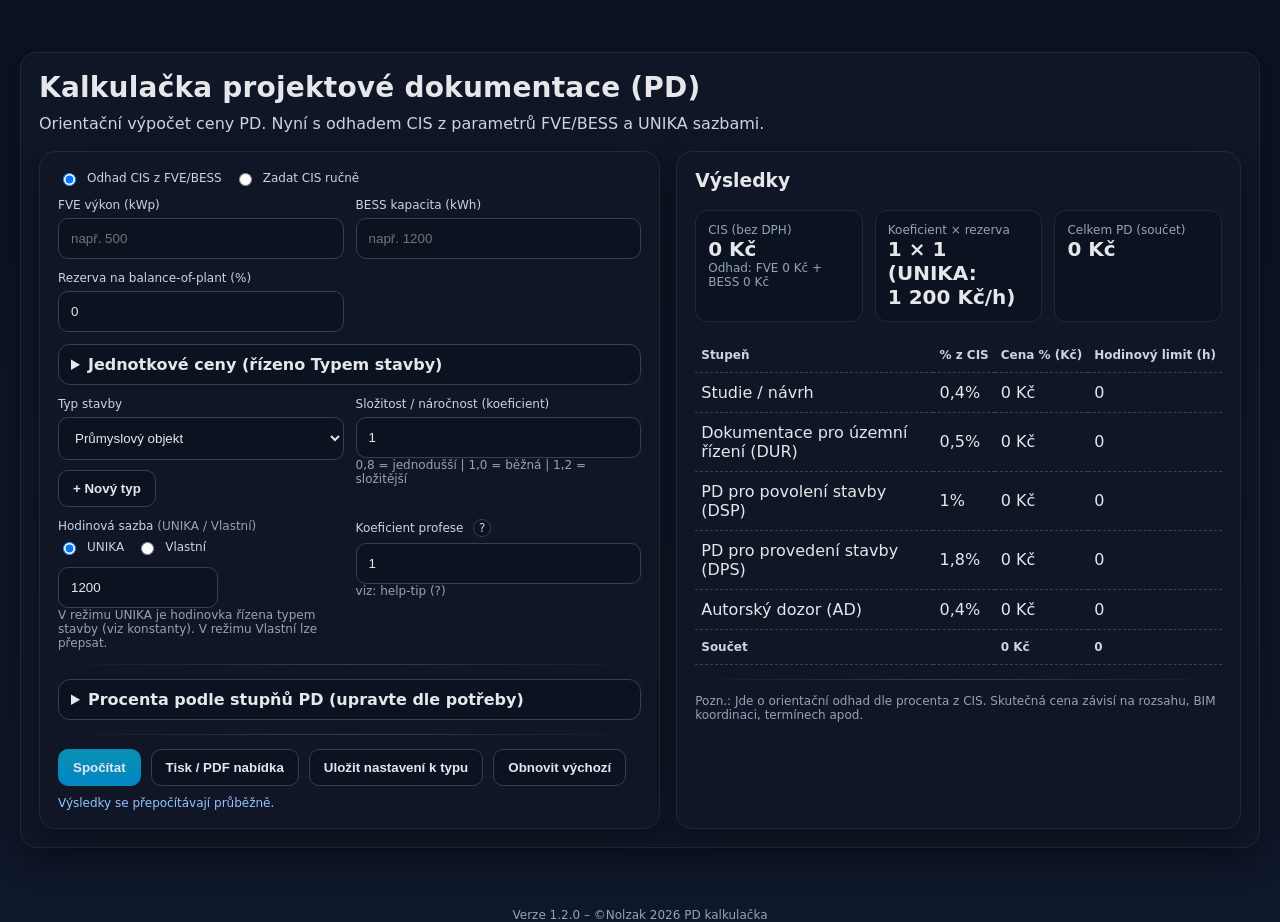
==== commit 36bd034b: "Add files via upload new major changes to tiers of PV anv BESS due to precise pricing, v1.2.0." ====
--- a/index.html
+++ b/index.html
@@ -5,335 +5,8 @@
   <meta charset="UTF-8" />
   <meta name="viewport" content="width=device-width, initial-scale=1" />
   <meta name="color-scheme" content="dark light">
-  <title>Kalkulačka projektové dokumentace (PD) — v1.2.0</title>
-  <style>
-    :root {
-      --bg: #0f172a;
-      --card: #111827;
-      --muted: #334155;
-      --text: #e5e7eb;
-      --accent: #38bdf8;
-      --ok: #22c55e;
-      --warn: #f59e0b;
-      --err: #ef4444;
-    }
-
-    * {
-      box-sizing: border-box
-    }
-
-    body {
-      margin: 0;
-      font-family: system-ui, -apple-system, 'Segoe UI', Roboto, Helvetica, Arial;
-      background: linear-gradient(180deg, #0b1220, #0f172a);
-      color: var(--text)
-    }
-
-    .container {
-      max-width: 1700px;
-      margin: 32px auto;
-      padding: 20px
-    }
-
-    .grid {
-      display: grid;
-      grid-template-columns: 1fr;
-      gap: 16px
-    }
-
-    @media(min-width:900px) {
-      .grid {
-        grid-template-columns: 1.1fr 1fr
-      }
-    }
-
-    @media print {
-
-      th,
-      td {
-        white-space: nowrap
-      }
-
-      body {
-        font-size: 12px;
-        background: #fff;
-        color: #000
-      }
-
-      .card {
-        box-shadow: none;
-        border-color: #e5e7eb;
-        background: #fff
-      }
-    }
-
-    .card {
-      background: rgba(17, 24, 39, .72);
-      backdrop-filter: blur(10px);
-      border: 1px solid #1f2937;
-      border-radius: 16px;
-      padding: 18px;
-      box-shadow: 0 10px 30px rgba(0, 0, 0, .35)
-    }
-
-    h1 {
-      font-size: 28px;
-      margin: 0 0 10px;
-      letter-spacing: .2px
-    }
-
-    p.sub {
-      color: #cbd5e1;
-      margin: 0 0 18px
-    }
-
-    label {
-      font-size: 12px;
-      color: #cbd5e1;
-      display: block;
-      margin-bottom: 6px
-    }
-
-    input,
-    select {
-      width: 100%;
-      padding: 12px 12px;
-      border-radius: 10px;
-      border: 1px solid #334155;
-      background: #0b1220;
-      color: var(--text);
-      outline: none
-    }
-
-    input[type="number"] {
-      appearance: textfield
-    }
-
-    .row {
-      display: grid;
-      grid-template-columns: 1fr 1fr;
-      gap: 12px
-    }
-
-    .btn {
-      appearance: none;
-      border: 1px solid #334155;
-      background: #0b1220;
-      color: #e2e8f0;
-      padding: 10px 14px;
-      border-radius: 10px;
-      cursor: pointer;
-      font-weight: 600;
-      transition: all .15s ease
-    }
-
-    .btn:hover {
-      transform: translateY(-1px);
-      border-color: #475569
-    }
-
-    .btn.primary {
-      background: linear-gradient(180deg, #0891b2, #0284c7);
-      border-color: transparent
-    }
-
-    .btn.ghost {
-      background: transparent
-    }
-
-    .stack {
-      display: flex;
-      flex-wrap: wrap;
-      gap: 10px;
-      align-items: center
-    }
-
-    .table {
-      width: 100%;
-      border-collapse: collapse;
-      margin-top: 8px
-    }
-
-    .table th,
-    .table td {
-      border-bottom: 1px dashed #334155;
-      padding: 10px 6px;
-      text-align: left
-    }
-
-    .table th {
-      font-size: 12px;
-      color: #cbd5e1;
-      font-weight: 600
-    }
-
-    .right {
-      text-align: right
-    }
-
-    .muted {
-      color: #94a3b8;
-      font-size: 12px
-    }
-
-    .kpi {
-      display: grid;
-      grid-template-columns: repeat(3, 1fr);
-      gap: 12px;
-      margin-top: 10px
-    }
-
-    .kpi .item {
-      background: #0b1220;
-      border: 1px solid #1f2937;
-      padding: 12px;
-      border-radius: 12px
-    }
-
-    .kpi .value {
-      font-size: 20px;
-      font-weight: 700
-    }
-
-    .hr {
-      height: 1px;
-      background: linear-gradient(90deg, transparent, #334155, transparent);
-      margin: 14px 0;
-      border: none
-    }
-
-    details {
-      border: 1px solid #334155;
-      border-radius: 12px;
-      padding: 10px 12px;
-      background: #0b1220
-    }
-
-    details summary {
-      cursor: pointer;
-      font-weight: 600
-    }
-
-    .footnote {
-      font-size: 11px;
-      color: #94a3b8;
-      margin-top: 6px
-    }
-
-    .total {
-      font-weight: 800;
-      font-size: 22px
-    }
-
-    .notice {
-      font-size: 12px;
-      color: #93c5fd
-    }
-
-    .nowrap {
-      white-space: nowrap
-    }
-
-    .help-badge {
-      display: inline-flex;
-      justify-content: center;
-      align-items: center;
-      width: 18px;
-      height: 18px;
-      margin-left: 6px;
-      border-radius: 999px;
-      border: 1px solid #334155;
-      background: #0b1220;
-      color: #cbd5e1;
-      font-size: 12px;
-      cursor: help;
-      position: relative
-    }
-
-    .help-badge:hover .help-tip,
-    .help-badge:focus-within .help-tip {
-      opacity: 1;
-      transform: translateY(0);
-      pointer-events: auto
-    }
-
-    .help-tip {
-      position: absolute;
-      top: 130%;
-      right: 0;
-      min-width: 600px;
-      padding: 10px;
-      border-radius: 10px;
-      background: #1e293b;
-      border: 1px solid #334155;
-      color: #e2e8f0;
-      font-size: 12px;
-      line-height: 1.4;
-      opacity: 0;
-      transform: translateY(4px);
-      transition: all .2s ease;
-      pointer-events: none;
-      z-index: 10
-    }
-
-    .switch {
-      display: inline-flex;
-      gap: 8px;
-      align-items: center;
-      font-size: 13px
-    }
-
-    .switch input {
-      width: auto
-    }
-
-    .grid-3 {
-      display: grid;
-      grid-template-columns: 1fr 1fr 1fr;
-      gap: 12px
-    }
-
-    @media(max-width:640px) {
-      .row {
-        grid-template-columns: 1fr
-      }
-
-      .grid-3 {
-        grid-template-columns: 1fr
-      }
-
-      input,
-      select {
-        padding: 12px 10px
-      }
-    }
-
-    .inline-options {
-      display: flex;
-      gap: 12px;
-      align-items: center;
-      flex-wrap: wrap
-    }
-
-    .switch label {
-      margin: 0
-    }
-
-    .row.align-start {
-      align-items: flex-start;
-    }
-
-    .inline-options {
-      display: flex;
-      gap: 12px;
-      align-items: center;
-      flex-wrap: wrap;
-    }
-
-    #hourlyRate {
-      max-width: 160px;
-    }
-  </style>
+  <title>Kalkulačka projektové dokumentace (PD) -</title>
+  <link rel="stylesheet" href="style.css">
 </head>
 
 <body>
@@ -381,23 +54,13 @@
                   <input id="cFveFixed" type="number" inputmode="numeric" min="0" step="50000" />
                 </div>
                 <div>
-                  <label for="cFveKwpVar">FVE variabilní (Kč/kWp)</label>
-                  <input id="cFveKwpVar" type="number" inputmode="numeric" min="0" step="100" />
-                </div>
-              </div>
-              <div class="row" style="margin-top:12px;">
-                <div>
                   <label for="cBessFixed">BESS fixní část (Kč)</label>
                   <input id="cBessFixed" type="number" inputmode="numeric" min="0" step="50000" />
                 </div>
-                <div>
-                  <label for="cBessKwh">BESS variabilní (Kč/kWh)</label>
-                  <input id="cBessKwh" type="number" inputmode="numeric" min="0" step="50" />
-                </div>
-              </div>
-              <div class="muted" style="margin-top:6px">Pozn.: FVE i BESS jsou modelovány jako fixní část + variabilní cena za jednotku (kWp/kWh). Výchozí hodnoty se načítají dle Typu stavby.</div>
+              </div>
+              <div class="muted" style="margin-top:6px">Pozn.: FVE i BESS jsou modelovány jako fixní část + variabilní cena za jednotku (kWp/kWh). Variabilní ceny jsou odstupňované a řízené "expertním" nastavením v `script.js` pro každý Typ stavby.</div>
             </details>
-          </div>
+            </div>
 
           <div id="manualBlock" style="display:none;margin-top:12px;">
             <div class="row">
@@ -516,6 +179,9 @@
               <div class="value" id="kpiTotal">–</div>
             </div>
           </div>
+
+          <div id="calcWarning" class="muted" style="color: var(--warn); margin-top: 8px; text-align: center; display: none; font-weight: 600;">
+            </div>
 
           <table class="table" style="margin-top:16px;" id="resultTable">
             <thead>
@@ -582,532 +248,7 @@
     <span id="appVer"></span> – ©Nolzak <span id="year"></span> PD kalkulačka
   </footer>
 
-  <script>
-    // ---------- Helpers ----------
-    const APP_VER = '1.1.3';
-    const el = (id) => document.getElementById(id);
-    const num = (v) => parseFloat(String(v).replace(',', '.')) || 0;
-    const fmtCZK = (n) => new Intl.NumberFormat('cs-CZ', { style: 'currency', currency: 'CZK', maximumFractionDigits: 0 }).format(n || 0);
-
-    let __calcTimer = null;
-    const recalcDebounced = () => { clearTimeout(__calcTimer); __calcTimer = setTimeout(calculate, 300); };
-
-    let __saveTimer = null;
-    const saveLastParamsDebounced = () => {
-      clearTimeout(__saveTimer);
-      __saveTimer = setTimeout(() => {
-        // Uložíme jen poslední zadané parametry modelu (kWp, kWh), ne jednotkové ceny
-        CONFIG.last.modelParams = {
-          fveKwp: num(el('fveKwp').value),
-          bessKwh: num(el('bessKwh').value)
-        };
-        saveConfig(CONFIG);
-      }, 800);
-    };
-
-    // ---------- Konfigurace (stupně PD) ----------
-    const STAGES = [
-      { key: 'STU', name: 'Studie / návrh' },
-      { key: 'DUR', name: 'Dokumentace pro územní řízení (DUR)' },
-      { key: 'DSP', name: 'PD pro povolení stavby (DSP)' },
-      { key: 'DPS', name: 'PD pro provedení stavby (DPS)' },
-      { key: 'AD', name: 'Autorský dozor (AD)' },
-    ];
-
-    // UNIKA sazby podle typu
-    const UNIKA_RATES = {
-      'RD': 700,
-      'BD': 700,
-      'PRU': 1200,
-      'BESS': 1200,
-      'BROWN': 1200,
-    };
-
-    // Výchozí jednotkové ceny — startovní defaults
-    // Přesunuto přímo do DEFAULTS, aby měl každý typ své vlastní
-    const BASE_UNIT_COSTS = {
-      RD: { cFveFixed: 50000, cFveKwpVar: 28000, cBessFixed: 200000, cBessKwh: 10000, balancePct: 0 },
-      BD: { cFveFixed: 200000, cFveKwpVar: 26000, cBessFixed: 500000, cBessKwh: 8000, balancePct: 0 },
-      PRU: { cFveFixed: 2000000, cFveKwpVar: 18000, cBessFixed: 5000000, cBessKwh: 3000, balancePct: 0 },
-      BESS: { cFveFixed: 0, cFveKwpVar: 0, cBessFixed: 5000000, cBessKwh: 3000, balancePct: 0 },
-      BROWN: { cFveFixed: 2000000, cFveKwpVar: 24000, cBessFixed: 5000000, cBessKwh: 3000, balancePct: 0 },
-    };
-
-    // Výchozí typy a procenta
-    const DEFAULTS = {
-      'RD': { label: 'Rodinný dům (RD)', perc: { STU: 0.5, DUR: 0.0, DSP: 1.2, DPS: 1.6, AD: 0.4 }, rateMode: 'unika', rateCustom: 700, unitCosts: BASE_UNIT_COSTS.RD },
-      'BD': { label: 'Bytový dům (BD)', perc: { STU: 0.6, DUR: 0.6, DSP: 1.4, DPS: 2.0, AD: 0.5 }, rateMode: 'unika', rateCustom: 700, unitCosts: BASE_UNIT_COSTS.BD },
-      'PRU': { label: 'Průmyslový objekt', perc: { STU: 0.4, DUR: 0.5, DSP: 1.0, DPS: 1.8, AD: 0.4 }, rateMode: 'unika', rateCustom: 1200, unitCosts: BASE_UNIT_COSTS.PRU },
-      'BROWN': { label: 'Brownfield', perc: { STU: 0.4, DUR: 0.5, DSP: 1.2, DPS: 1.8, AD: 0.4 }, rateMode: 'unika', rateCustom: 1200, unitCosts: BASE_UNIT_COSTS.BROWN },
-      'BESS': { label: 'BESS (samostatná)', perc: { STU: 0.3, DUR: 0.5, DSP: 0.9, DPS: 1.5, AD: 0.2 }, rateMode: 'unika', rateCustom: 1200, unitCosts: BASE_UNIT_COSTS.BESS },
-    };
-
-
-    const LS_KEY = 'pd_calc_config_v120'; // nový klíč pro v1.2.0
-
-    // ---------- Local storage ----------
-    function loadConfig() {
-      try {
-        const raw = localStorage.getItem(LS_KEY);
-        const base = {
-          types: structuredClone(DEFAULTS),
-          // per-user poslední volby
-          last: {
-            typeKey: 'PRU', // Změněn výchozí typ na PRU
-            rateMode: 'unika',
-            cisMode: 'model',
-            modelParams: { fveKwp: 0, bessKwh: 0 }
-            // unitCosts se už neukládá do 'last', ale per typ
-          }
-        };
-        if (!raw) return base;
-        const cfg = JSON.parse(raw);
-        // doplnit případné chybějící typy nebo vlastnosti
-        for (const k of Object.keys(DEFAULTS)) {
-          if (!cfg.types[k]) {
-            cfg.types[k] = structuredClone(DEFAULTS[k]);
-          } else {
-            // Merge starých typů s novými properties (perc, rateMode, unitCosts)
-            cfg.types[k].perc = { ...(DEFAULTS[k].perc || {}), ...(cfg.types[k].perc || {}) };
-            cfg.types[k].rateMode ??= DEFAULTS[k].rateMode;
-            cfg.types[k].rateCustom ??= DEFAULTS[k].rateCustom;
-            cfg.types[k].unitCosts = { ...(DEFAULTS[k].unitCosts || {}), ...(cfg.types[k].unitCosts || {}) };
-          }
-        }
-        cfg.last ??= base.last;
-        // Vyčistit staré unitCosts z 'last', pokud existuje
-        if (cfg.last.unitCosts) delete cfg.last.unitCosts;
-        
-        return cfg;
-      } catch (e) {
-        console.error("Chyba při načítání konfigurace:", e);
-        return { types: structuredClone(DEFAULTS), last: { typeKey: 'PRU', rateMode: 'unika', cisMode: 'model', modelParams: { fveKwp: 0, bessKwh: 0 } } };
-      }
-    }
-    function saveConfig(cfg) { localStorage.setItem(LS_KEY, JSON.stringify(cfg)); }
-
-    let CONFIG = loadConfig();
-
-    // ---------- UI populate ----------
-    function populateTypeSelects() {
-      const s1 = el('type');   // ruční blok (je skrytý podle režimu)
-      const s2 = el('type2');  // společný blok
-      const entries = Object.entries(CONFIG.types);
-      const fill = (sel) => {
-        sel.innerHTML = '';
-        for (const [key, obj] of entries) {
-          const opt = document.createElement('option');
-          opt.value = key; opt.textContent = obj.label;
-          sel.appendChild(opt);
-        }
-      };
-      fill(s1); fill(s2);
-      // nastavit poslední zvolený
-      if (CONFIG.last?.typeKey && CONFIG.types[CONFIG.last.typeKey]) {
-        s1.value = CONFIG.last.typeKey;
-        s2.value = CONFIG.last.typeKey;
-      } else {
-        s1.selectedIndex = 0; s2.selectedIndex = 0;
-        CONFIG.last.typeKey = s2.value;
-      }
-    }
-
-    // Načte procenta do tabulky a nastaví režim sazeb
-    function populateTypeConfig(typeKey) {
-      const tbody = el('stagesBody');
-      tbody.innerHTML = '';
-      const current = CONFIG.types[typeKey];
-      if (!current) {
-        console.error("Neznámý typ stavby:", typeKey);
-        return;
-      }
-
-      // 1. Procenta PD
-      for (const st of STAGES) {
-        const tr = document.createElement('tr');
-        const tdName = document.createElement('td'); tdName.textContent = st.name;
-        const tdPct = document.createElement('td'); tdPct.className = 'right';
-        const inp = document.createElement('input');
-        inp.type = 'number'; inp.step = '0.1'; inp.min = '0'; inp.max = '100';
-        inp.value = (current.perc[st.key] ?? 0);
-        inp.dataset.stage = st.key;
-        tdPct.appendChild(inp);
-        const tdInclude = document.createElement('td'); tdInclude.className = 'right';
-        const chk = document.createElement('input'); chk.type = 'checkbox';
-        chk.checked = (current.perc[st.key] ?? 0) > 0; chk.dataset.stage = st.key;
-        tdInclude.appendChild(chk);
-
-        tr.appendChild(tdName); tr.appendChild(tdPct); tr.appendChild(tdInclude);
-        tbody.appendChild(tr);
-      }
-
-      // 2. Hodinová sazba – režim
-      const { rateMode, rateCustom } = current;
-      if (rateMode === 'custom') {
-        el('rateCustom').checked = true;
-        el('hourlyRate').disabled = false;
-        el('hourlyRate').value = rateCustom || '';
-      } else {
-        el('rateUnika').checked = true;
-        el('hourlyRate').disabled = true;
-        el('hourlyRate').value = getUnikaRate(typeKey);
-      }
-      
-      // 3. Jednotkové ceny
-      const uc = current.unitCosts || BASE_UNIT_COSTS[typeKey] || BASE_UNIT_COSTS.PRU; // Fallback
-      el('cFveFixed').value = uc.cFveFixed;
-      el('cFveKwpVar').value = uc.cFveKwpVar;
-      el('cBessFixed').value = uc.cBessFixed;
-      el('cBessKwh').value = uc.cBessKwh;
-      el('balancePct').value = uc.balancePct ?? 0;
-    }
-
-
-    function getTypeKey() { return el('type2').value || el('type').value; }
-    function setTypeKey(key) { if (el('type')) el('type').value = key; if (el('type2')) el('type2').value = key; CONFIG.last.typeKey = key; }
-
-    function gatherPercents() {
-      const rows = el('stagesBody').querySelectorAll('tr');
-      const out = {}; const include = {};
-      rows.forEach(r => {
-        const pct = num(r.querySelector('input[type="number"]').value || '0');
-        const stage = r.querySelector('input[type="number"]').dataset.stage;
-        const on = r.querySelector('input[type="checkbox"]').checked;
-        out[stage] = pct; include[stage] = on;
-      });
-      return { perc: out, include };
-    }
-
-    function getUnikaRate(typeKey) {
-      return UNIKA_RATES[typeKey] ?? 1200;
-    }
-
-    function getRateForCalc() {
-      const typeKey = getTypeKey();
-      const t = CONFIG.types[typeKey];
-      if (!t) return 1200; // Fallback
-      if (t.rateMode === 'custom') {
-        return num(t.rateCustom);
-      }
-      return getUnikaRate(typeKey);
-    }
-
-    function currentCIS() {
-      const cisMode = getCisMode();
-      if (cisMode === 'manual') {
-        const cis = num(el('cis').value);
-        return { value: cis, note: 'Ručně zadáno' };
-      }
-      // model
-      const kWp = num(el('fveKwp').value);
-      const kWh = num(el('bessKwh').value);
-      
-      const cFveFix = num(el('cFveFixed').value);
-      const cFveVar = num(el('cFveKwpVar').value);
-      const cKWh = num(el('cBessKwh').value);
-      const bal = num(el('balancePct').value);
-      const fixed = num(el('cBessFixed').value);
-      
-      const priceFve = (kWp > 0) ? (cFveFix + (kWp * cFveVar)) : 0;
-      const priceBess = (kWh > 0) ? (fixed + (kWh * cKWh)) : 0;
-      
-      const base = priceFve + priceBess;
-      const cis = base * (1 + bal / 100);
-      
-      let note = `Odhad: FVE ${fmtCZK(cFveFix)} + ${kWp || 0} kWp × ${fmtCZK(cFveVar)} + BESS: ${fmtCZK(fixed)} + ${kWh || 0} kWh × ${fmtCZK(cKWh)}${bal ? ` + ${bal}% BoP` : ''}`;
-      return { value: cis, note };
-    }
-
-    function getCisMode() {
-      return (el('cisModeManual').checked) ? 'manual' : 'model';
-    }
-
-    function calculate() {
-      const { perc, include } = gatherPercents();
-      const typeKey = getTypeKey();
-      if (!CONFIG.types[typeKey]) return; // Ochrana, pokud typ neexistuje
-
-      const cisObj = currentCIS();
-      const cis = cisObj.value;
-
-      const coef = num(el('coef').value);
-      const reserve = 0; // teď nepoužíváme zvláštní rezervu mimo BoP, případně lze vrátit pole
-      const hourlyRate = getRateForCalc();
-      const hourlyCoef = num(el('hourlyCoef').value);
-
-      // výsledky
-      const resultBody = el('resultBody'); resultBody.innerHTML = '';
-      let totalPrice = 0, totalHours = 0;
-
-      for (const st of STAGES) {
-        const p = (include[st.key] ? (perc[st.key] || 0) : 0);
-        const pricePercent = (cis * (p / 100)) * coef * (1 + reserve / 100);
-        const hoursBudget = (hourlyRate > 0 && hourlyCoef > 0) ? (pricePercent / (hourlyRate * hourlyCoef)) : 0;
-
-        if (include[st.key] && p > 0) {
-          totalPrice += pricePercent;
-          totalHours += hoursBudget;
-        }
-
-        const tr = document.createElement('tr');
-        tr.innerHTML = `
-          <td>${st.name}</td>
-          <td class="right">${p.toLocaleString('cs-CZ', { maximumFractionDigits: 2 })}%</td>
-          <td class="right">${fmtCZK(pricePercent)}</td>
-          <td class="right">${hoursBudget.toLocaleString('cs-CZ', { maximumFractionDigits: 1 })}</td>`;
-        resultBody.appendChild(tr);
-      }
-
-      // KPI
-      el('kpiCis').textContent = fmtCZK(cis);
-      el('kpiCisNote').textContent = cisObj.note || '';
-      el('kpiCoef').textContent = `${coef.toLocaleString('cs-CZ', { maximumFractionDigits: 2 })} × ${hourlyCoef.toLocaleString('cs-CZ', { maximumFractionDigits: 2 })} (${CONFIG.types[typeKey].rateMode === 'unika' ? 'UNIKA' : 'Vlastní'}: ${fmtCZK(hourlyRate)}/h)`;
-      el('kpiTotal').textContent = fmtCZK(totalPrice);
-      el('resultSum').textContent = fmtCZK(totalPrice);
-      el('resultHours').textContent = totalHours.toLocaleString('cs-CZ', { maximumFractionDigits: 1 });
-    }
-
-    function openNewTypeDialog(targetSelectId) {
-      const tpl = el('typeDialogTpl');
-      const node = tpl.content.cloneNode(true);
-      document.body.appendChild(node);
-      const dlg = document.body.lastElementChild;
-      const tbody = dlg.querySelector('#newTypePerc'); tbody.innerHTML = '';
-
-      for (const st of STAGES) {
-        const tr = document.createElement('tr');
-        tr.innerHTML = `<td>${st.name}</td><td class="right"><input type="number" step="0.1" min="0" max="100" value="0" data-stage="${st.key}"/></td>`;
-        tbody.appendChild(tr);
-      }
-      dlg.querySelector('#cancelType').onclick = () => dlg.remove();
-      dlg.querySelector('#confirmType').onclick = () => {
-        const name = dlg.querySelector('#newTypeName').value?.trim();
-        if (!name) { alert('Zadejte název typu.'); return; }
-        const key = name.toUpperCase().normalize('NFD').replace(/[^A-Z0-9]+/g, '').slice(0, 6) || `TYP${Math.random().toString(36).slice(2, 6)}`;
-        const perc = {};
-        dlg.querySelectorAll('input[data-stage]').forEach(i => perc[i.dataset.stage] = num(i.value || '0'));
-        // Přiřadit výchozí hodnoty z "PRU" pro nový typ
-        CONFIG.types[key] = { 
-          label: name, 
-          perc, 
-          rateMode: 'unika', 
-          rateCustom: 1200, 
-          unitCosts: structuredClone(BASE_UNIT_COSTS.PRU) 
-        };
-        saveConfig(CONFIG);
-        populateTypeSelects();
-        setTypeKey(key);
-        populateTypeConfig(key); // Načíst všechna nastavení
-        calculate();
-        dlg.remove();
-      };
-    }
-
-    function syncTypeSelects(e) {
-      const key = e.target.value;
-      setTypeKey(key);
-      populateTypeConfig(key); // Načte procenta, sazby I jednotkové ceny
-      calculate();
-    }
-
-    function onRateModeChange() {
-      const typeKey = getTypeKey();
-      const t = CONFIG.types[typeKey];
-      const mode = el('rateCustom').checked ? 'custom' : 'unika';
-      t.rateMode = mode;
-      if (mode === 'custom') {
-        el('hourlyRate').disabled = false;
-        // ponechat uložený rateCustom, nebo vyplnit aktuální hodnotu
-      } else {
-        el('hourlyRate').disabled = true;
-        el('hourlyRate').value = getUnikaRate(typeKey);
-      }
-      // Neukládáme hned, uloží se až s 'saveDefaults'
-      calculate();
-    }
-
-    function onHourlyRateInput() {
-      const typeKey = getTypeKey();
-      const t = CONFIG.types[typeKey];
-      t.rateCustom = num(el('hourlyRate').value);
-      // Neukládáme hned, uloží se až s 'saveDefaults'
-      recalcDebounced();
-    }
-
-    function onCisModeChange() {
-      const mode = getCisMode();
-      CONFIG.last.cisMode = mode;
-      el('modelBlock').style.display = (mode === 'model') ? '' : 'none';
-      el('manualBlock').style.display = (mode === 'manual') ? '' : 'none';
-      saveConfig(CONFIG);
-      calculate();
-    }
-
-    function saveDefaults() {
-      const key = getTypeKey();
-      if (!CONFIG.types[key]) return; // Ochrana
-      
-      const { perc } = gatherPercents();
-      CONFIG.types[key].perc = perc;
-      
-      // sazby
-      CONFIG.types[key].rateMode = el('rateCustom').checked ? 'custom' : 'unika';
-      if (CONFIG.types[key].rateMode === 'custom') {
-        CONFIG.types[key].rateCustom = num(el('hourlyRate').value);
-      }
-      
-      // JEDNOTKOVÉ CENY
-      CONFIG.types[key].unitCosts = {
-        cFveFixed: num(el('cFveFixed').value),
-        cFveKwpVar: num(el('cFveKwpVar').value),
-        cBessFixed: num(el('cBessFixed').value),
-        cBessKwh: num(el('cBessKwh').value),
-        balancePct: num(el('balancePct').value)
-      };
-
-      saveConfig(CONFIG);
-      alert('Uloženo: Kompletní nastavení pro typ "' + CONFIG.types[key].label + '"');
-    }
-    
-    el('resetConfig').addEventListener('click', () => {
-      if (confirm('Smazat uložené nastavení a načíst nové výchozí hodnoty?')) {
-        localStorage.removeItem(LS_KEY);
-        CONFIG = loadConfig();
-        populateTypeSelects();
-        const key = getTypeKey();
-        populateTypeConfig(key);
-        calculate();
-      }
-    });
-
-    function printOffer() {
-      const typeKey = getTypeKey();
-      const typeLabel = CONFIG.types[typeKey]?.label || typeKey;
-
-      const { perc, include } = gatherPercents();
-      const cisObj = currentCIS();
-      const cis = cisObj.value;
-      const coef = num(el('coef').value);
-      const hourlyCoef = num(el('hourlyCoef').value);
-      const rateMode = CONFIG.types[typeKey].rateMode;
-      const hourlyRate = getRateForCalc();
-      
-      const reserve = 0; 
-
-      let html = `<!doctype html><html lang="cs"><head><meta charset="utf-8"><title>Nabídka PD</title>
-        <style>
-          body{font-family:system-ui,Segoe UI,Roboto; margin:40px;}
-          h1{margin:0 0 6px;}
-          .muted{color:#475569}
-          table{width:100%; border-collapse:collapse; margin-top:16px}
-          th,td{border-bottom:1px solid #e2e8f0; padding:8px 6px; text-align:left}
-          tfoot th{text-align:right}
-          .right{text-align:right}
-          .total{font-weight:800}
-          .note{margin-top:10px; color:#475569; font-size:12px}
-        </style></head><body>`;
-
-      html += `<h1>Nabídka – projektová dokumentace</h1>`;
-      html += `<div class="muted">Typ: <b>${typeLabel}</b> | CIS: <b>${fmtCZK(cis)}</b> | Koef.: <b>${coef}</b> | Koef. profese: <b>${hourlyCoef}</b></div>`;
-      html += `<div class="muted">Sazba: <b>${rateMode === 'unika' ? 'UNIKA' : 'Vlastní'}</b> (${fmtCZK(hourlyRate)}/h)${cisObj.note ? ` | ${cisObj.note}` : ''}</div>`;
-
-      html += `<table><thead>
-        <tr>
-          <th>Stupeň</th>
-          <th class='right'>% z CIS</th>
-          <th class='right'>Cena (Kč)</th>
-          <th class='right'>Hodinový limit (h)</th>
-        </tr>
-      </thead><tbody>`;
-
-      let sum = 0, sumHours = 0;
-      for (const st of STAGES) {
-        if (!include[st.key]) continue;
-        const p = perc[st.key] || 0;
-        const price = (cis * (p / 100)) * coef * (1 + reserve / 100);
-        const hours = (hourlyRate > 0 && hourlyCoef > 0) ? (price / (hourlyRate * hourlyCoef)) : 0;
-        sum += price; sumHours += hours;
-        html += `<tr>
-          <td>${st.name}</td>
-          <td class='right'>${p.toLocaleString('cs-CZ', { maximumFractionDigits: 2 })}%</td>
-          <td class='right'>${fmtCZK(price)}</td>
-          <td class='right'>${hours.toLocaleString('cs-CZ', { maximumFractionDigits: 1 })}</td>
-        </tr>`;
-      }
-      html += `</tbody><tfoot>
-        <tr>
-          <th class='right' colspan='2'>Součet</th>
-          <th class='right total'>${fmtCZK(sum)}</th>
-          <th class='right total'>${sumHours.toLocaleString('cs-CZ', { maximumFractionDigits: 1 })}</th>
-        </tr>
-      </tfoot></table>`;
-
-      html += `<p class='note'>Pozn.: Orientační nabídka bez DPH. Platnost 14 dní, pokud není uvedeno jinak.</p>`;
-      html += `</body></html>`;
-
-      const w = window.open('about:blank', '_blank');
-      if (!w) { alert('Prohlížeč zablokoval nové okno. Povolit vyskakovací okna pro tuto stránku.'); return; }
-      w.document.open(); w.document.write(html); w.document.close();
-      w.onload = () => { w.focus(); w.print(); };
-    }
-
-    // ---------- Init ----------
-    window.addEventListener('DOMContentLoaded', () => {
-      el('appVer').textContent = `Verze ${APP_VER}`;
-      el('year').textContent = new Date().getFullYear();
-
-      // Naplnit selecty
-      populateTypeSelects();
-      // Načíst kompletní konfiguraci pro poslední zvolený typ
-      const key = getTypeKey();
-      populateTypeConfig(key);
-
-      // Nastavit poslední režimy/parametry
-      if (CONFIG.last?.cisMode === 'manual') { el('cisModeManual').checked = true; }
-      onCisModeChange(); // schová/ukáže bloky
-
-      // Načíst poslední zadané parametry modelu
-      const mp = CONFIG.last.modelParams || { fveKwp: 0, bessKwh: 0 };
-      el('fveKwp').value = mp.fveKwp || '';
-      el('bessKwh').value = mp.bessKwh || '';
-
-      calculate();
-
-      // Eventy
-      el('type').addEventListener('change', syncTypeSelects);
-      el('type2').addEventListener('change', syncTypeSelects);
-      el('addType').addEventListener('click', () => openNewTypeDialog('type'));
-      el('addType2').addEventListener('click', () => openNewTypeDialog('type2'));
-
-      el('rateUnika').addEventListener('change', onRateModeChange);
-      el('rateCustom').addEventListener('change', onRateModeChange);
-      el('hourlyRate').addEventListener('input', onHourlyRateInput);
-
-      el('cisModeManual').addEventListener('change', onCisModeChange);
-      el('cisModeModel').addEventListener('change', onCisModeChange);
-
-      // Pole, která jen přepočítávají (ukládají se jen přes "Uložit nastavení")
-      ['cis', 'coef', 'hourlyCoef', 'cFveFixed', 'cFveKwpVar', 'cBessFixed', 'cBessKwh', 'balancePct']
-        .forEach(id => { const n = el(id); if (n) n.addEventListener('input', recalcDebounced); });
-      
-      // Pole, která přepočítávají A zárověň se automaticky ukládají (poslední parametry)
-      ['fveKwp', 'bessKwh']
-        .forEach(id => { 
-            const n = el(id); 
-            if (n) {
-                n.addEventListener('input', recalcDebounced);
-                n.addEventListener('input', saveLastParamsDebounced); // Automatické ukládání
-            }
-        });
-
-      // procenta ve stupních
-      el('stagesBody').addEventListener('input', (e) => { if (e.target.matches('input')) recalcDebounced(); });
-
-      el('calculate').addEventListener('click', calculate);
-      el('saveDefaults').addEventListener('click', saveDefaults);
-      el('printOffer').addEventListener('click', printOffer);
-    });
-  </script>
+  <script src="script.js"></script>
 </body>
 
 </html>
--- a/style.css
+++ b/style.css
@@ -0,0 +1,326 @@
+:root {
+    --bg: #0f172a;
+    --card: #111827;
+    --muted: #334155;
+    --text: #e5e7eb;
+    --accent: #38bdf8;
+    --ok: #22c55e;
+    --warn: #f59e0b;
+    --err: #ef4444;
+  }
+
+  * {
+    box-sizing: border-box
+  }
+
+  body {
+    margin: 0;
+    font-family: system-ui, -apple-system, 'Segoe UI', Roboto, Helvetica, Arial;
+    background: linear-gradient(180deg, #0b1220, #0f172a);
+    color: var(--text)
+  }
+
+  .container {
+    max-width: 1700px;
+    margin: 32px auto;
+    padding: 20px
+  }
+
+  .grid {
+    display: grid;
+    grid-template-columns: 1fr;
+    gap: 16px
+  }
+
+  @media(min-width:900px) {
+    .grid {
+      grid-template-columns: 1.1fr 1fr
+    }
+  }
+
+  @media print {
+
+    th,
+    td {
+      white-space: nowrap
+    }
+
+    body {
+      font-size: 12px;
+      background: #fff;
+      color: #000
+    }
+
+    .card {
+      box-shadow: none;
+      border-color: #e5e7eb;
+      background: #fff
+    }
+  }
+
+  .card {
+    background: rgba(17, 24, 39, .72);
+    backdrop-filter: blur(10px);
+    border: 1px solid #1f2937;
+    border-radius: 16px;
+    padding: 18px;
+    box-shadow: 0 10px 30px rgba(0, 0, 0, .35)
+  }
+
+  h1 {
+    font-size: 28px;
+    margin: 0 0 10px;
+    letter-spacing: .2px
+  }
+
+  p.sub {
+    color: #cbd5e1;
+    margin: 0 0 18px
+  }
+
+  label {
+    font-size: 12px;
+    color: #cbd5e1;
+    display: block;
+    margin-bottom: 6px
+  }
+
+  input,
+  select {
+    width: 100%;
+    padding: 12px 12px;
+    border-radius: 10px;
+    border: 1px solid #334155;
+    background: #0b1220;
+    color: var(--text);
+    outline: none
+  }
+
+  input[type="number"] {
+    appearance: textfield
+  }
+
+  .row {
+    display: grid;
+    grid-template-columns: 1fr 1fr;
+    gap: 12px
+  }
+
+  .btn {
+    appearance: none;
+    border: 1px solid #334155;
+    background: #0b1220;
+    color: #e2e8f0;
+    padding: 10px 14px;
+    border-radius: 10px;
+    cursor: pointer;
+    font-weight: 600;
+    transition: all .15s ease
+  }
+
+  .btn:hover {
+    transform: translateY(-1px);
+    border-color: #475569
+  }
+
+  .btn.primary {
+    background: linear-gradient(180deg, #0891b2, #0284c7);
+    border-color: transparent
+  }
+
+  .btn.ghost {
+    background: transparent
+  }
+
+  .stack {
+    display: flex;
+    flex-wrap: wrap;
+    gap: 10px;
+    align-items: center
+  }
+
+  .table {
+    width: 100%;
+    border-collapse: collapse;
+    margin-top: 8px
+  }
+
+  .table th,
+  .table td {
+    border-bottom: 1px dashed #334155;
+    padding: 10px 6px;
+    text-align: left
+  }
+
+  .table th {
+    font-size: 12px;
+    color: #cbd5e1;
+    font-weight: 600
+  }
+
+  .right {
+    text-align: right
+  }
+
+  .muted {
+    color: #94a3b8;
+    font-size: 12px
+  }
+
+  .kpi {
+    display: grid;
+    grid-template-columns: repeat(3, 1fr);
+    gap: 12px;
+    margin-top: 10px
+  }
+
+  .kpi .item {
+    background: #0b1220;
+    border: 1px solid #1f2937;
+    padding: 12px;
+    border-radius: 12px
+  }
+
+  .kpi .value {
+    font-size: 20px;
+    font-weight: 700
+  }
+
+  .hr {
+    height: 1px;
+    background: linear-gradient(90deg, transparent, #334155, transparent);
+    margin: 14px 0;
+    border: none
+  }
+
+  details {
+    border: 1px solid #334155;
+    border-radius: 12px;
+    padding: 10px 12px;
+    background: #0b1220
+  }
+
+  details summary {
+    cursor: pointer;
+    font-weight: 600
+  }
+
+  .footnote {
+    font-size: 11px;
+    color: #94a3b8;
+    margin-top: 6px
+  }
+
+  .total {
+    font-weight: 800;
+    font-size: 22px
+  }
+
+  .notice {
+    font-size: 12px;
+    color: #93c5fd
+  }
+
+  .nowrap {
+    white-space: nowrap
+  }
+
+  .help-badge {
+    display: inline-flex;
+    justify-content: center;
+    align-items: center;
+    width: 18px;
+    height: 18px;
+    margin-left: 6px;
+    border-radius: 999px;
+    border: 1px solid #334155;
+    background: #0b1220;
+    color: #cbd5e1;
+    font-size: 12px;
+    cursor: help;
+    position: relative
+  }
+
+  .help-badge:hover .help-tip,
+  .help-badge:focus-within .help-tip {
+    opacity: 1;
+    transform: translateY(0);
+    pointer-events: auto
+  }
+
+  .help-tip {
+    position: absolute;
+    top: 130%;
+    right: 0;
+    min-width: 600px;
+    padding: 10px;
+    border-radius: 10px;
+    background: #1e293b;
+    border: 1px solid #334155;
+    color: #e2e8f0;
+    font-size: 12px;
+    line-height: 1.4;
+    opacity: 0;
+    transform: translateY(4px);
+    transition: all .2s ease;
+    pointer-events: none;
+    z-index: 10
+  }
+
+  .switch {
+    display: inline-flex;
+    gap: 8px;
+    align-items: center;
+    font-size: 13px
+  }
+
+  .switch input {
+    width: auto
+  }
+
+  .grid-3 {
+    display: grid;
+    grid-template-columns: 1fr 1fr 1fr;
+    gap: 12px
+  }
+
+  @media(max-width:640px) {
+    .row {
+      grid-template-columns: 1fr
+    }
+
+    .grid-3 {
+      grid-template-columns: 1fr
+    }
+
+    input,
+    select {
+      padding: 12px 10px
+    }
+  }
+
+  .inline-options {
+    display: flex;
+    gap: 12px;
+    align-items: center;
+    flex-wrap: wrap
+  }
+
+  .switch label {
+    margin: 0
+  }
+
+  .row.align-start {
+    align-items: flex-start;
+  }
+
+  .inline-options {
+    display: flex;
+    gap: 12px;
+    align-items: center;
+    flex-wrap: wrap;
+  }
+
+  #hourlyRate {
+    max-width: 160px;
+  }
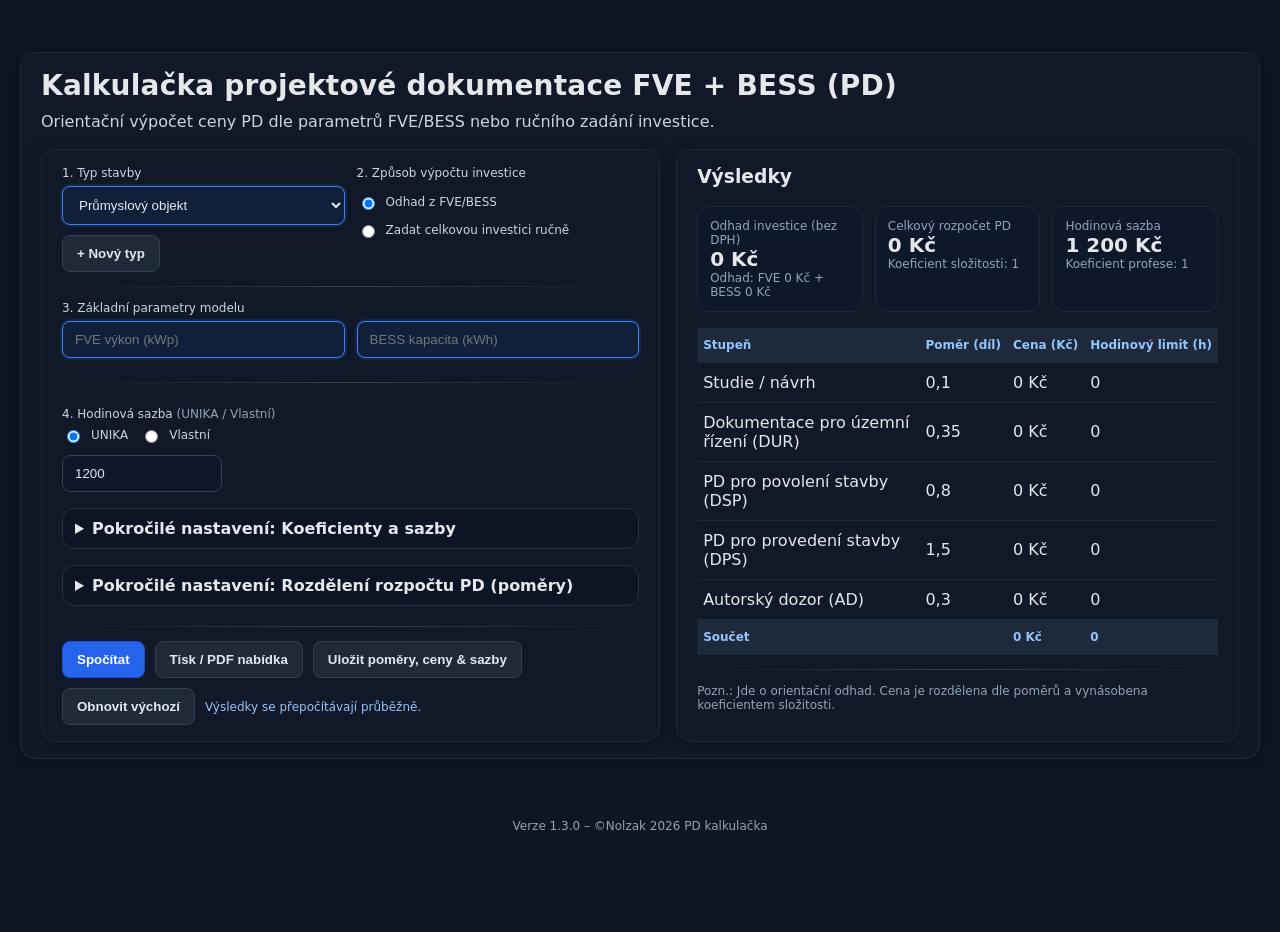
==== commit dd393ba9: "Add files via upload new version, major fixes + major reworks" ====
--- a/index.html
+++ b/index.html
@@ -5,157 +5,153 @@
   <meta charset="UTF-8" />
   <meta name="viewport" content="width=device-width, initial-scale=1" />
   <meta name="color-scheme" content="dark light">
-  <title>Kalkulačka projektové dokumentace (PD) -</title>
+  <title>Kalkulačka PD (v1.3.0)</title>
   <link rel="stylesheet" href="style.css">
 </head>
 
 <body>
   <div class="container">
     <div class="card">
-      <h1>Kalkulačka projektové dokumentace (PD)</h1>
-      <p class="sub">Orientační výpočet ceny PD. Nyní s odhadem CIS z parametrů FVE/BESS a UNIKA sazbami.</p>
+      <h1>Kalkulačka projektové dokumentace FVE + BESS (PD)</h1>
+      <p class="sub">Orientační výpočet ceny PD dle parametrů FVE/BESS nebo ručního zadání investice.</p>
 
       <div class="grid">
         <section class="card">
-          <div class="inline-options">
-            <div class="switch">
-              <input type="radio" name="cisMode" id="cisModeModel" value="model" checked>
-              <label for="cisModeModel">Odhad CIS z FVE/BESS</label>
-            </div>
-            <div class="switch">
-              <input type="radio" name="cisMode" id="cisModeManual" value="manual">
-              <label for="cisModeManual">Zadat CIS ručně</label>
-            </div>
-          </div>
-
-          <div id="modelBlock" style="margin-top:12px;">
-            <div class="row">
-              <div>
-                <label for="fveKwp">FVE výkon (kWp)</label>
-                <input id="fveKwp" type="number" inputmode="decimal" min="0" step="0.1" placeholder="např. 500" />
-              </div>
-              <div>
-                <label for="bessKwh">BESS kapacita (kWh)</label>
-                <input id="bessKwh" type="number" inputmode="decimal" min="0" step="0.1" placeholder="např. 1200" />
-              </div>
-            </div>
+
+          <div class="row">
+            <div>
+              <label for="projectType">1. Typ stavby</label>
+              <div class="stack">
+                <select id="projectType" class="input-primary"></select>
+                <button class="btn" id="addType">+ Nový typ</button>
+              </div>
+            </div>
+            <div>
+              <label>2. Způsob výpočtu investice</label>
+              <div class="inline-options" style="padding-top: 8px;">
+                <div class="switch">
+                  <input type="radio" name="cisMode" id="cisModeModel" value="model" checked>
+                  <label for="cisModeModel">Odhad z FVE/BESS</label>
+                </div>
+                <div class="switch">
+                  <input type="radio" name="cisMode" id="cisModeManual" value="manual">
+                  <label for="cisModeManual">Zadat celkovou investici ručně</label>
+                </div>
+              </div>
+            </div>
+          </div>
+          <div class="hr"></div>
+
+          <div id="modelBlock">
+            <label>3. Základní parametry modelu</label>
+            <div class="row" style="margin-top:6px;">
+              <div>
+                <input id="fveKwp" type="number" inputmode="decimal" min="0" step="0.1" placeholder="FVE výkon (kWp)"
+                  class="input-primary" />
+              </div>
+              <div>
+                <input id="bessKwh" type="number" inputmode="decimal" min="0" step="0.1"
+                  placeholder="BESS kapacita (kWh)" class="input-primary" />
+              </div>
+            </div>
+          </div>
+
+          <div id="manualBlock" style="display:none;">
+            <label>3. Ruční zadání investice</label>
+            <div style="margin-top:6px;">
+              <input id="cis" type="number" inputmode="numeric" min="0" step="1000" placeholder="Celková investice (Kč)"
+                class="input-primary" />
+            </div>
+          </div>
+          <div class="hr" style="margin: 24px 0;"></div>
+
+          <div class="row align-start" style="margin-top:12px;">
+            <div>
+              <label>4. Hodinová sazba <span class="muted">(UNIKA / Vlastní)</span></label>
+              <div class="inline-options">
+                <div class="switch">
+                  <input type="radio" name="rateMode" id="rateUnika" value="unika" checked>
+                  <label for="rateUnika">UNIKA</label>
+                </div>
+                <div class="switch">
+                  <input type="radio" name="rateMode" id="rateCustom" value="custom">
+                  <label for="rateCustom">Vlastní</label>
+                </div>
+                <input id="hourlyRate" type="number" inputmode="numeric" min="0" step="50" placeholder="např. 1200"
+                  disabled />
+              </div>
+            </div>
+          </div>
+
+          <details class="settings-group">
+            <summary>Pokročilé nastavení: Koeficienty a sazby</summary>
             <div class="row" style="margin-top:12px;">
               <div>
-                <label for="balancePct">Rezerva na balance-of-plant (%)</label>
-                <input id="balancePct" type="number" inputmode="decimal" min="0" step="0.5" value="0" />
-              </div>
-            </div>
-
-            <details style="margin-top:12px;">
-              <summary>Jednotkové ceny (řízeno Typem stavby)</summary>
+                <label for="coef">Složitost / náročnost (koeficient)
+                  <span class="help-badge" tabindex="0">?
+                    <span class="help-tip">
+                      Koeficient zohledňuje náročnost práce - výchozí je 1,0.
+                      <br>0,8 = jednodušší, 1,0 = běžná, 1,2–1,5 = složitější, 1,6–2,0 = vysoce náročná.  
+
+                    </span>
+                  </span>
+                </label>
+                <input id="coef" type="number" inputmode="decimal" step="0.05" min="0.5" max="2" value="1" />
+                </div>
+              <div>
+                <label for="hourlyCoef">Koeficient profese
+                  <span class="help-badge" tabindex="0">?
+                    <span class="help-tip">
+                      Koeficient násobí hodinovou sazbu podle seniority/typu práce:
+                      <br><b>1.0</b> běžná profese, <b>0.8–0.9</b> junior, <b>1.2–1.3</b> senior/HIP...
+                    </span>
+                  </span>
+                </label>
+                <input id="hourlyCoef" type="number" inputmode="decimal" step="0.05" min="0.5" max="2" value="1" />
+              </div>
               <div class="row" style="margin-top:12px;">
                 <div>
-                  <label for="cFveFixed">FVE fixní část (Kč)</label>
-                  <input id="cFveFixed" type="number" inputmode="numeric" min="0" step="50000" />
-                </div>
-                <div>
-                  <label for="cBessFixed">BESS fixní část (Kč)</label>
-                  <input id="cBessFixed" type="number" inputmode="numeric" min="0" step="50000" />
-                </div>
-              </div>
-              <div class="muted" style="margin-top:6px">Pozn.: FVE i BESS jsou modelovány jako fixní část + variabilní cena za jednotku (kWp/kWh). Variabilní ceny jsou odstupňované a řízené "expertním" nastavením v `script.js` pro každý Typ stavby.</div>
-            </details>
-            </div>
-
-          <div id="manualBlock" style="display:none;margin-top:12px;">
-            <div class="row">
-              <div>
-                <label for="cis">Celkové investiční náklady (CIS) – Kč (bez DPH)</label>
-                <input id="cis" type="number" inputmode="numeric" min="0" step="1000" placeholder="např. 10000000" />
-              </div>
-              <div>
-                <label for="type">Typ stavby</label>
-                <div class="stack">
-                  <select id="type"></select>
-                  <button class="btn" id="addType">+ Nový typ</button>
-                </div>
-              </div>
-            </div>
-          </div>
-
-          <div class="row" style="margin-top:12px;">
-            <div>
-              <label for="type2">Typ stavby</label>
-              <div class="stack">
-                <select id="type2"></select>
-                <button class="btn" id="addType2">+ Nový typ</button>
-              </div>
-            </div>
-            <div>
-              <label for="coef">Složitost / náročnost (koeficient)</label>
-              <input id="coef" type="number" inputmode="decimal" step="0.05" min="0.5" max="2" value="1" />
-              <div class="muted">0,8 = jednodušší | 1,0 = běžná | 1,2 = složitější</div>
-            </div>
-          </div>
-
-          <div class="row align-start" style="margin-top:12px;">
-            <div>
-              <label>Hodinová sazba
-                <span class="muted">(UNIKA / Vlastní)</span>
-              </label>
-              <div class="inline-options">
-                <div class="switch">
-                  <input type="radio" name="rateMode" id="rateUnika" value="unika" checked>
-                  <label for="rateUnika">UNIKA</label>
-                </div>
-                <div class="switch">
-                  <input type="radio" name="rateMode" id="rateCustom" value="custom">
-                  <label for="rateCustom">Vlastní</label>
-                </div>
-                <input id="hourlyRate" type="number" inputmode="numeric" min="0" step="50" placeholder="např. 1200"
-                  disabled />
-              </div>
-              <div class="muted">V režimu UNIKA je hodinovka řízena typem stavby (viz konstanty). V režimu Vlastní lze
-                přepsat.</div>
-            </div>
-            <div>
-              <label for="hourlyCoef">Koeficient profese
-                <span class="help-badge" tabindex="0">?
-                  <span class="help-tip">
-                    Koeficient násobí hodinovou sazbu podle seniority/typu práce:
-                    <br><b>1.0</b> běžná profese,
-                    <b>0.8–0.9</b> junior,
-                    <b>1.2–1.3</b> senior/HIP,
-                    <b>1.4–1.6</b> specialista,
-                    <b>1.5–2.0</b> expresní termín.
-                    <br>Vyšší koeficient ⇒ menší hodinový limit (při stejné ceně z %).
-                  </span>
-                </span>
-              </label>
-              <input id="hourlyCoef" type="number" inputmode="decimal" step="0.05" min="0.5" max="2" value="1" />
-              <div class="muted">viz: help-tip (?)</div>
-            </div>
-          </div>
-
-          <div class="hr"></div>
-
-          <details>
-            <summary>Procenta podle stupňů PD (upravte dle potřeby)</summary>
+                  <label for="balancePct">Ostatní náklady a rezerva (%)
+                    <span class="help-badge" tabindex="0">?
+                      <span class="help-tip">
+                        Procentuální navýšení základní ceny FVE a BESS o vedlejší náklady.<br>
+                        Zahrnuje např.: kabeláž, nosné konstrukce, zemní práce, administrativa, rezerva projektu...
+                      </span>
+                    </span>
+                  </label>
+                  <input id="balancePct" type="number" inputmode="decimal" min="0" step="0.5" value="0" />
+                </div>
+              </div>
+            </div>
+
+          </details>
+          <details class="settings-group">
+            <summary>Pokročilé nastavení: Rozdělení rozpočtu PD (poměry)</summary>
             <table class="table" id="stagesTable">
               <thead>
                 <tr>
                   <th>Stupeň</th>
-                  <th class="right">Podíl z CIS (%)</th>
+                  <th class="right">Poměr (díl)</th>
                   <th class="right">Zahrnout</th>
                 </tr>
               </thead>
               <tbody id="stagesBody"></tbody>
+              <tfoot>
+                <tr>
+                  <td colspan="3" class="ratio-summary">
+                    Součet poměrů (zaškrtnutých): <span id="stagesTotalRatio">0.0</span>
+                  </td>
+                </tr>
+              </tfoot>
             </table>
-            <div class="footnote">Tip: Procenta jsou výchozí pro zvolený typ, ale můžete je kdykoli přepsat. Tlačítkem
-              níže je uložíte jako výchozí.</div>
           </details>
 
-          <div class="hr"></div>
+          <div class="hr" style="margin-top: 20px;"></div>
 
           <div class="stack">
             <button class="btn primary" id="calculate">Spočítat</button>
             <button class="btn" id="printOffer">Tisk / PDF nabídka</button>
-            <button class="btn" id="saveDefaults">Uložit nastavení k typu</button>
+            <button class="btn" id="saveDefaults">Uložit poměry, ceny & sazby</button>
             <button class="btn" id="resetConfig">Obnovit výchozí</button>
             <span class="notice">Výsledky se přepočítávají průběžně.</span>
           </div>
@@ -166,29 +162,32 @@
 
           <div class="kpi">
             <div class="item">
-              <div class="muted">CIS (bez DPH)</div>
-              <div class="value" id="kpiCis">–</div>
-              <div class="muted" id="kpiCisNote"></div>
+              <div class="muted">Odhad investice (bez DPH)</div>
+              <div class="value" id="kpiInvestment">–</div>
+              <div class="muted" id="kpiInvestmentNote"></div>
             </div>
             <div class="item">
-              <div class="muted">Koeficient × rezerva</div>
-              <div class="value" id="kpiCoef">–</div>
+              <div class="muted">Celkový rozpočet PD</div>
+              <div class="value" id="kpiTotal">–</div>
+              <div class="muted" id="kpiTotalNote"></div>
             </div>
             <div class="item">
-              <div class="muted">Celkem PD (součet)</div>
-              <div class="value" id="kpiTotal">–</div>
-            </div>
-          </div>
-
-          <div id="calcWarning" class="muted" style="color: var(--warn); margin-top: 8px; text-align: center; display: none; font-weight: 600;">
-            </div>
+              <div class="muted">Hodinová sazba</div>
+              <div class="value" id="kpiHourlyRate">–</div>
+              <div class="muted" id="kpiHourlyRateNote"></div>
+            </div>
+          </div>
+
+          <div id="calcWarning" class="muted"
+            style="color: var(--warn); margin-top: 8px; text-align: center; display: none; font-weight: 600;">
+          </div>
 
           <table class="table" style="margin-top:16px;" id="resultTable">
             <thead>
               <tr>
                 <th>Stupeň</th>
-                <th class="right nowrap">% z CIS</th>
-                <th class="right nowrap">Cena % (Kč)</th>
+                <th class="right nowrap">Poměr (díl)</th>
+                <th class="right nowrap">Cena (Kč)</th>
                 <th class="right nowrap">Hodinový limit (h)</th>
               </tr>
             </thead>
@@ -205,8 +204,7 @@
           <div class="hr"></div>
 
           <div class="muted">
-            Pozn.: Jde o orientační odhad dle procenta z CIS. Skutečná cena závisí na rozsahu, BIM koordinaci, termínech
-            apod.
+            Pozn.: Jde o orientační odhad. Cena je rozdělena dle poměrů a vynásobena koeficientem složitosti.
           </div>
         </section>
       </div>
@@ -225,12 +223,12 @@
       </div>
       <div class="hr"></div>
       <div>
-        <label>Výchozí procenta pro stupně</label>
+        <label>Výchozí poměry pro stupně</label>
         <table class="table">
           <thead>
             <tr>
               <th>Stupeň</th>
-              <th class="right">% z CIS</th>
+              <th class="right">Poměr (díl)</th>
             </tr>
           </thead>
           <tbody id="newTypePerc"></tbody>
--- a/style.css
+++ b/style.css
@@ -1,326 +1,452 @@
-:root {
-    --bg: #0f172a;
-    --card: #111827;
-    --muted: #334155;
-    --text: #e5e7eb;
-    --accent: #38bdf8;
-    --ok: #22c55e;
-    --warn: #f59e0b;
-    --err: #ef4444;
-  }
-
-  * {
-    box-sizing: border-box
-  }
-
-  body {
-    margin: 0;
-    font-family: system-ui, -apple-system, 'Segoe UI', Roboto, Helvetica, Arial;
-    background: linear-gradient(180deg, #0b1220, #0f172a);
-    color: var(--text)
-  }
-
-  .container {
-    max-width: 1700px;
-    margin: 32px auto;
-    padding: 20px
-  }
-
-  .grid {
-    display: grid;
-    grid-template-columns: 1fr;
-    gap: 16px
-  }
-
-  @media(min-width:900px) {
-    .grid {
-      grid-template-columns: 1.1fr 1fr
-    }
-  }
-
-  @media print {
-
-    th,
-    td {
-      white-space: nowrap
-    }
-
-    body {
-      font-size: 12px;
-      background: #fff;
-      color: #000
-    }
-
-    .card {
-      box-shadow: none;
-      border-color: #e5e7eb;
-      background: #fff
-    }
-  }
-
-  .card {
-    background: rgba(17, 24, 39, .72);
-    backdrop-filter: blur(10px);
-    border: 1px solid #1f2937;
-    border-radius: 16px;
-    padding: 18px;
-    box-shadow: 0 10px 30px rgba(0, 0, 0, .35)
-  }
-
-  h1 {
-    font-size: 28px;
-    margin: 0 0 10px;
-    letter-spacing: .2px
-  }
-
-  p.sub {
-    color: #cbd5e1;
-    margin: 0 0 18px
-  }
-
-  label {
-    font-size: 12px;
-    color: #cbd5e1;
-    display: block;
-    margin-bottom: 6px
-  }
-
-  input,
-  select {
-    width: 100%;
-    padding: 12px 12px;
-    border-radius: 10px;
-    border: 1px solid #334155;
-    background: #0b1220;
-    color: var(--text);
-    outline: none
-  }
-
-  input[type="number"] {
-    appearance: textfield
-  }
-
-  .row {
-    display: grid;
-    grid-template-columns: 1fr 1fr;
-    gap: 12px
-  }
-
-  .btn {
-    appearance: none;
-    border: 1px solid #334155;
-    background: #0b1220;
-    color: #e2e8f0;
-    padding: 10px 14px;
-    border-radius: 10px;
-    cursor: pointer;
-    font-weight: 600;
-    transition: all .15s ease
-  }
-
-  .btn:hover {
-    transform: translateY(-1px);
-    border-color: #475569
-  }
-
-  .btn.primary {
-    background: linear-gradient(180deg, #0891b2, #0284c7);
-    border-color: transparent
-  }
-
-  .btn.ghost {
-    background: transparent
-  }
-
-  .stack {
-    display: flex;
-    flex-wrap: wrap;
-    gap: 10px;
-    align-items: center
-  }
-
-  .table {
-    width: 100%;
-    border-collapse: collapse;
-    margin-top: 8px
-  }
-
-  .table th,
-  .table td {
-    border-bottom: 1px dashed #334155;
-    padding: 10px 6px;
-    text-align: left
-  }
-
-  .table th {
-    font-size: 12px;
-    color: #cbd5e1;
-    font-weight: 600
-  }
-
-  .right {
-    text-align: right
-  }
-
-  .muted {
-    color: #94a3b8;
-    font-size: 12px
-  }
-
-  .kpi {
-    display: grid;
-    grid-template-columns: repeat(3, 1fr);
-    gap: 12px;
-    margin-top: 10px
-  }
-
-  .kpi .item {
-    background: #0b1220;
-    border: 1px solid #1f2937;
-    padding: 12px;
-    border-radius: 12px
-  }
-
-  .kpi .value {
-    font-size: 20px;
-    font-weight: 700
-  }
-
-  .hr {
-    height: 1px;
-    background: linear-gradient(90deg, transparent, #334155, transparent);
-    margin: 14px 0;
-    border: none
-  }
-
-  details {
-    border: 1px solid #334155;
-    border-radius: 12px;
-    padding: 10px 12px;
-    background: #0b1220
-  }
-
-  details summary {
-    cursor: pointer;
-    font-weight: 600
-  }
-
-  .footnote {
-    font-size: 11px;
-    color: #94a3b8;
-    margin-top: 6px
-  }
-
-  .total {
-    font-weight: 800;
-    font-size: 22px
-  }
-
-  .notice {
-    font-size: 12px;
-    color: #93c5fd
-  }
-
-  .nowrap {
-    white-space: nowrap
-  }
-
-  .help-badge {
-    display: inline-flex;
-    justify-content: center;
-    align-items: center;
-    width: 18px;
-    height: 18px;
-    margin-left: 6px;
-    border-radius: 999px;
-    border: 1px solid #334155;
-    background: #0b1220;
-    color: #cbd5e1;
-    font-size: 12px;
-    cursor: help;
-    position: relative
-  }
-
-  .help-badge:hover .help-tip,
-  .help-badge:focus-within .help-tip {
-    opacity: 1;
-    transform: translateY(0);
-    pointer-events: auto
-  }
-
-  .help-tip {
-    position: absolute;
-    top: 130%;
-    right: 0;
-    min-width: 600px;
-    padding: 10px;
-    border-radius: 10px;
-    background: #1e293b;
-    border: 1px solid #334155;
-    color: #e2e8f0;
-    font-size: 12px;
-    line-height: 1.4;
-    opacity: 0;
-    transform: translateY(4px);
-    transition: all .2s ease;
-    pointer-events: none;
-    z-index: 10
-  }
-
-  .switch {
-    display: inline-flex;
-    gap: 8px;
-    align-items: center;
-    font-size: 13px
-  }
-
-  .switch input {
-    width: auto
-  }
-
-  .grid-3 {
-    display: grid;
-    grid-template-columns: 1fr 1fr 1fr;
-    gap: 12px
-  }
-
-  @media(max-width:640px) {
-    .row {
-      grid-template-columns: 1fr
-    }
-
-    .grid-3 {
-      grid-template-columns: 1fr
-    }
-
-    input,
-    select {
-      padding: 12px 10px
-    }
-  }
-
-  .inline-options {
-    display: flex;
-    gap: 12px;
-    align-items: center;
-    flex-wrap: wrap
-  }
-
-  .switch label {
-    margin: 0
-  }
-
-  .row.align-start {
-    align-items: flex-start;
-  }
-
-  .inline-options {
-    display: flex;
-    gap: 12px;
-    align-items: center;
-    flex-wrap: wrap;
-  }
-
-  #hourlyRate {
-    max-width: 160px;
-  }+:root {
+  --bg: #0f172a;
+  --card: #111827;
+  --muted: #334155;
+  --text: #e5e7eb;
+  --accent: #38bdf8;
+  --ok: #22c55e;
+  --warn: #f59e0b;
+  --err: #ef4444;
+}
+
+* {
+  box-sizing: border-box
+}
+
+body {
+  margin: 0;
+  font-family: system-ui, -apple-system, 'Segoe UI', Roboto, Helvetica, Arial;
+  background: linear-gradient(180deg, #0b1220, #0f172a);
+  color: var(--text)
+}
+
+.container {
+  max-width: 1700px;
+  margin: 32px auto;
+  padding: 20px
+}
+
+.grid {
+  display: grid;
+  grid-template-columns: 1fr;
+  gap: 16px
+}
+
+@media(min-width:900px) {
+  .grid {
+    grid-template-columns: 1.1fr 1fr
+  }
+}
+
+@media print {
+
+  th,
+  td {
+    white-space: nowrap
+  }
+
+  body {
+    font-size: 12px;
+    background: #fff;
+    color: #000
+  }
+
+  .card {
+    box-shadow: none;
+    border-color: #e5e7eb;
+    background: #fff
+  }
+}
+
+.card {
+  background: rgba(17, 24, 39, .72);
+  backdrop-filter: blur(10px);
+  border: 1px solid #1f2937;
+  border-radius: 16px;
+  padding: 18px;
+  box-shadow: 0 10px 30px rgba(0, 0, 0, .35)
+}
+
+h1 {
+  font-size: 28px;
+  margin: 0 0 10px;
+  letter-spacing: .2px
+}
+
+p.sub {
+  color: #cbd5e1;
+  margin: 0 0 18px
+}
+
+label {
+  font-size: 12px;
+  color: #cbd5e1;
+  display: block;
+  margin-bottom: 6px
+}
+
+input,
+select {
+  width: 100%;
+  padding: 12px 12px;
+  border-radius: 10px;
+  border: 1px solid #334155;
+  background: #0b1220;
+  color: var(--text);
+  outline: none
+}
+
+input[type="number"] {
+  appearance: textfield
+}
+
+.row {
+  display: grid;
+  grid-template-columns: 1fr 1fr;
+  gap: 12px
+}
+
+.btn {
+  appearance: none;
+  border: 1px solid #334155;
+  background: #0b1220;
+  color: #e2e8f0;
+  padding: 10px 14px;
+  border-radius: 10px;
+  cursor: pointer;
+  font-weight: 600;
+  transition: all .15s ease
+}
+
+.btn:hover {
+  transform: translateY(-1px);
+  border-color: #475569
+}
+
+.btn.primary {
+  background: linear-gradient(180deg, #0891b2, #0284c7);
+  border-color: transparent
+}
+
+.btn.ghost {
+  background: transparent
+}
+
+.stack {
+  display: flex;
+  flex-wrap: wrap;
+  gap: 10px;
+  align-items: center
+}
+
+.table {
+  width: 100%;
+  border-collapse: collapse;
+  margin-top: 8px
+}
+
+.table th,
+.table td {
+  border-bottom: 1px dashed #334155;
+  padding: 10px 6px;
+  text-align: left
+}
+
+.table th {
+  font-size: 12px;
+  color: #cbd5e1;
+  font-weight: 600
+}
+
+.right {
+  text-align: right
+}
+
+.muted {
+  color: #94a3b8;
+  font-size: 12px
+}
+
+.kpi {
+  display: grid;
+  grid-template-columns: repeat(3, 1fr);
+  gap: 12px;
+  margin-top: 10px
+}
+
+.kpi .item {
+  background: #0b1220;
+  border: 1px solid #1f2937;
+  padding: 12px;
+  border-radius: 12px
+}
+
+.kpi .value {
+  font-size: 20px;
+  font-weight: 700
+}
+
+.hr {
+  height: 1px;
+  background: linear-gradient(90deg, transparent, #334155, transparent);
+  margin: 14px 0;
+  border: none
+}
+
+details {
+  border: 1px solid #334155;
+  border-radius: 12px;
+  padding: 10px 12px;
+  background: #0b1220
+}
+
+details summary {
+  cursor: pointer;
+  font-weight: 600
+}
+
+.footnote {
+  font-size: 11px;
+  color: #94a3b8;
+  margin-top: 6px
+}
+
+.total {
+  font-weight: 800;
+  font-size: 22px
+}
+
+.notice {
+  font-size: 12px;
+  color: #93c5fd
+}
+
+.nowrap {
+  white-space: nowrap
+}
+
+.help-badge {
+  display: inline-flex;
+  justify-content: center;
+  align-items: center;
+  width: 18px;
+  height: 18px;
+  margin-left: 6px;
+  border-radius: 999px;
+  border: 1px solid #334155;
+  background: #0b1220;
+  color: #cbd5e1;
+  font-size: 12px;
+  cursor: help;
+  position: relative
+}
+
+.help-badge:hover .help-tip,
+.help-badge:focus-within .help-tip {
+  opacity: 1;
+  transform: translateY(0);
+  pointer-events: auto
+}
+
+.help-tip {
+  position: absolute;
+  top: 130%;
+  right: 0;
+  min-width: 600px;
+  padding: 10px;
+  border-radius: 10px;
+  background: #1e293b;
+  border: 1px solid #334155;
+  color: #e2e8f0;
+  font-size: 12px;
+  line-height: 1.4;
+  opacity: 0;
+  transform: translateY(4px);
+  transition: all .2s ease;
+  pointer-events: none;
+  z-index: 10
+}
+
+.switch {
+  display: inline-flex;
+  gap: 8px;
+  align-items: center;
+  font-size: 13px
+}
+
+.switch input {
+  width: auto
+}
+
+.grid-3 {
+  display: grid;
+  grid-template-columns: 1fr 1fr 1fr;
+  gap: 12px
+}
+
+@media(max-width:640px) {
+  .row {
+    grid-template-columns: 1fr
+  }
+
+  .grid-3 {
+    grid-template-columns: 1fr
+  }
+
+  input,
+  select {
+    padding: 12px 10px
+  }
+}
+
+.inline-options {
+  display: flex;
+  gap: 12px;
+  align-items: center;
+  flex-wrap: wrap
+}
+
+.switch label {
+  margin: 0
+}
+
+.row.align-start {
+  align-items: flex-start;
+}
+
+.inline-options {
+  display: flex;
+  gap: 12px;
+  align-items: center;
+  flex-wrap: wrap;
+}
+
+#hourlyRate {
+  max-width: 160px;
+}
+
+/* Pro zvýraznění primárních vstupních polí */
+.input-primary {
+  background: #1e293b;
+  /* Světlejší než ostatní inputy */
+  border-color: var(--accent);
+}
+
+/* Pro lepší odsazení skupin nastavení */
+.settings-group {
+  margin-top: 16px;
+  background: #0b1220;
+  /* Tmavší pozadí pro "pokročilé" */
+}
+
+/* NOVÝ STYL: Pro součet poměrů */
+.ratio-summary {
+  text-align: right;
+  padding: 10px 6px;
+  font-size: 14px;
+  font-weight: 600;
+  color: var(--accent);
+  border-top: 1px solid var(--muted);
+}
+
+/* =========================
+   Fresh theme overrides
+   (non-breaking: appended at end to override previous rules)
+   ========================= */
+body {
+  background: #0e1523; /* solid background instead of gradient */
+  color: var(--text);
+  margin: 0;
+  padding: 0;
+  min-height: 100vh;
+}
+
+.card {
+  background: #111827;
+  border: 1px solid #1f2937;
+  border-radius: 14px;
+  padding: 16px 20px;
+  box-shadow: 0 4px 16px rgba(0,0,0,0.25);
+  transition: transform .15s ease;
+}
+.card:hover { transform: none; }
+
+.btn {
+  background: #1f2937;
+  border: 1px solid #324055;
+  color: #e2e8f0;
+  padding: 10px 14px;
+  border-radius: 8px;
+  font-weight: 600;
+  transition: background .2s ease, transform .1s ease, border-color .2s ease;
+}
+.btn:hover { transform: translateY(-1px); border-color: #475569; }
+.btn.primary { background: #2563eb; border-color: #1d4ed8; color: #fff; }
+.btn.primary:hover { background: #1d4ed8; }
+
+input, select {
+  background: #0f172a;
+  border: 1px solid #334155;
+  color: #e2e8f0;
+  border-radius: 8px;
+  padding: 10px 12px;
+}
+input:focus, select:focus {
+  border-color: #3b82f6;
+  outline: none;
+  box-shadow: 0 0 0 2px rgba(59,130,246,.25);
+}
+
+.table { width: 100%; border-collapse: collapse; }
+.table th, .table td { border-bottom: 1px solid #1e293b; }
+.table th {
+  background: #1e293b;
+  color: #93c5fd;
+  font-weight: 600;
+}
+.table tr:hover td { background: rgba(255,255,255,0.03); }
+
+.help-badge {
+  background: #1d4ed8;
+  color: #fff;
+  border: none;
+  font-weight: 700;
+}
+.help-tip {
+  background: #111827;
+  border: 1px solid #334155;
+  color: #e2e8f0;
+  max-width: 520px;
+}
+
+.section-title {
+  font-size: 14px;
+  font-weight: 600;
+  color: #60a5fa;
+  margin-top: 8px;
+  margin-bottom: 4px;
+  text-transform: uppercase;
+  letter-spacing: .5px;
+}
+
+/* Inputs you marked as primary get a slightly brighter surface */
+.input-primary {
+  background: #11203a;
+  border-color: #3b82f6;
+  box-shadow: 0 0 0 2px rgba(59,130,246,.15);
+}
+
+/* details block a bit cleaner */
+.settings-group {
+  background: #0d1424;
+  border: 1px solid #22314a;
+  border-radius: 12px;
+}
+
+/* KPI blocks subtle refinement */
+.kpi .item {
+  background: #0f172a;
+  border: 1px solid #1f2937;
+  border-radius: 12px;
+}
+.kpi .value { font-size: 20px; font-weight: 800; }
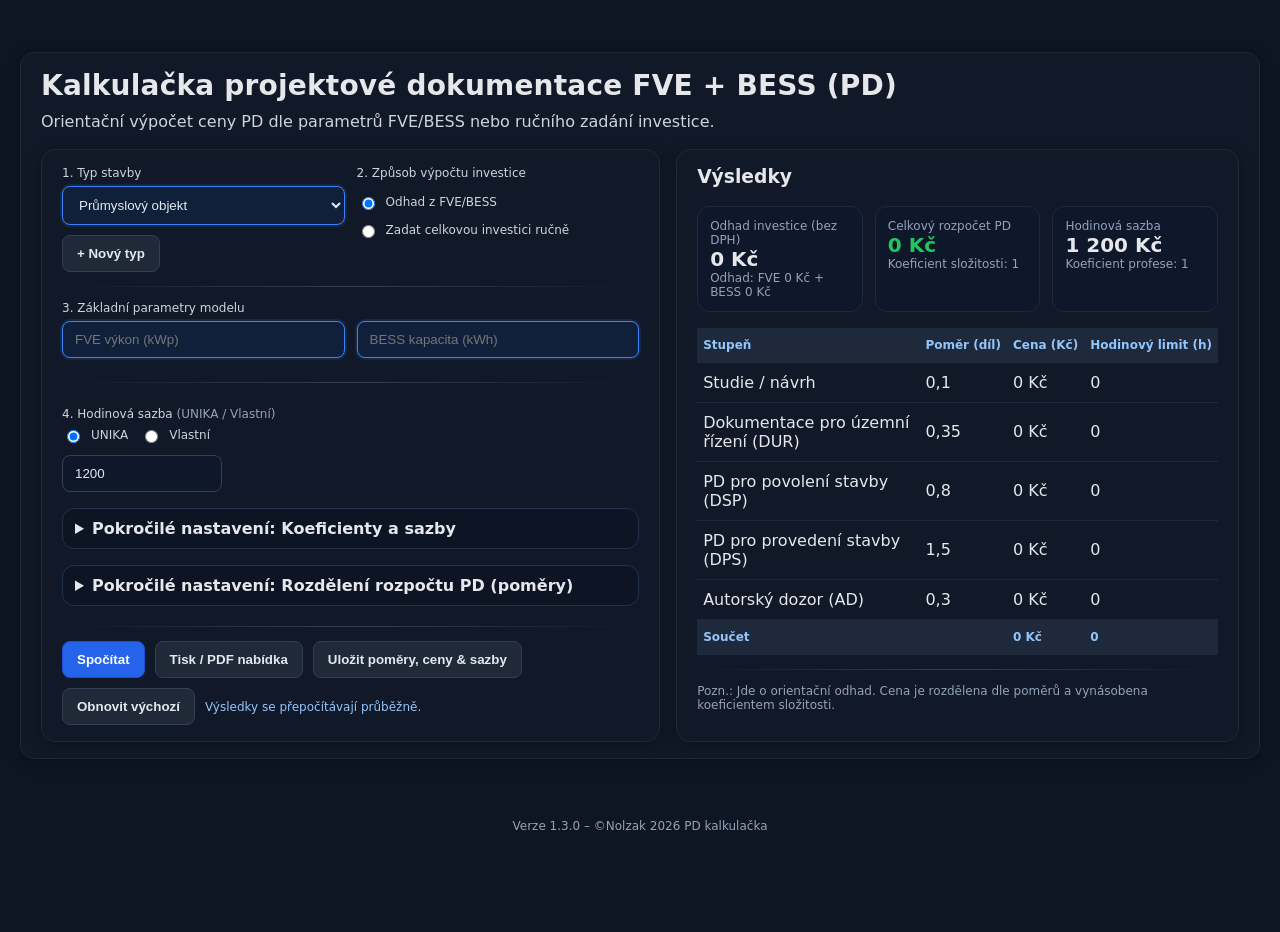
==== commit 7d35e62f: "Update index.html kpiTotal color" ====
--- a/index.html
+++ b/index.html
@@ -168,7 +168,7 @@
             </div>
             <div class="item">
               <div class="muted">Celkový rozpočet PD</div>
-              <div class="value" id="kpiTotal">–</div>
+              <div class="value" id="kpiTotal" style="color: var(--ok);">–</div>
               <div class="muted" id="kpiTotalNote"></div>
             </div>
             <div class="item">
@@ -249,4 +249,5 @@
   <script src="script.js"></script>
 </body>
 
-</html>+
+</html>
